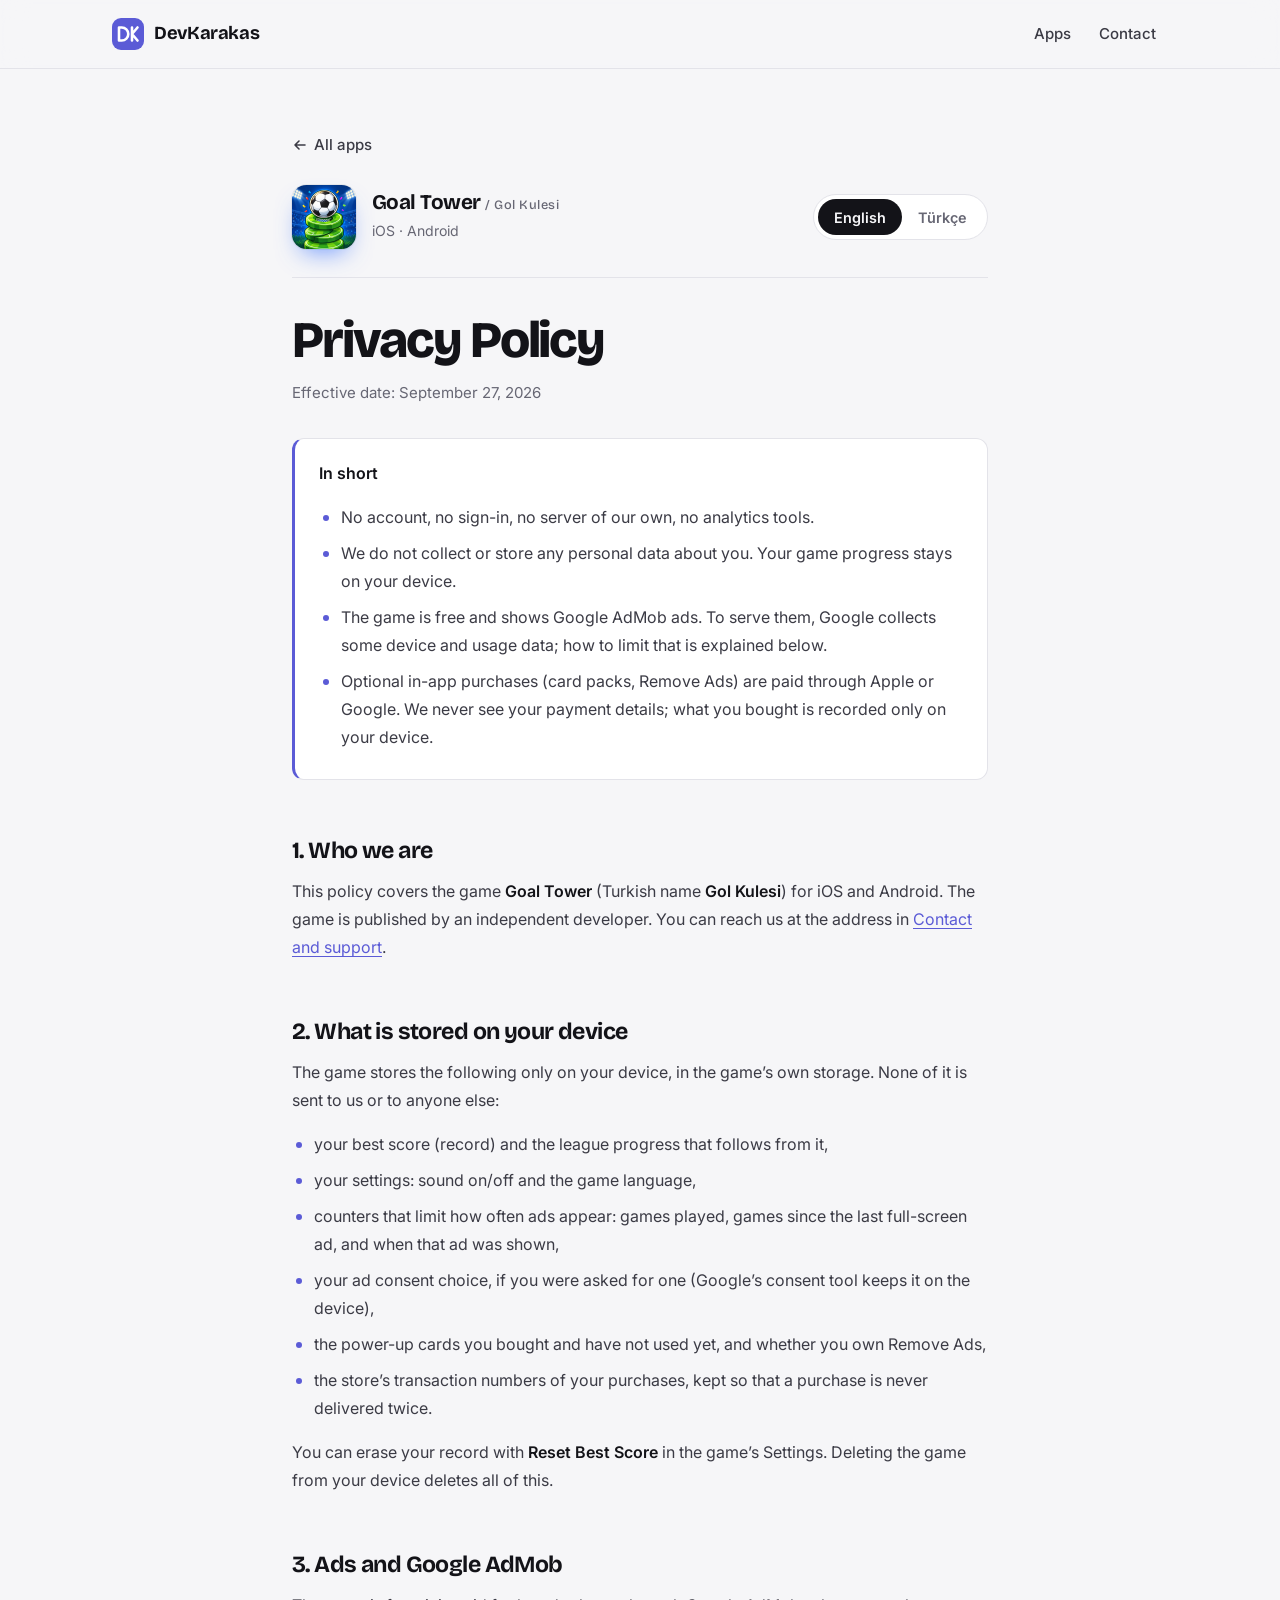
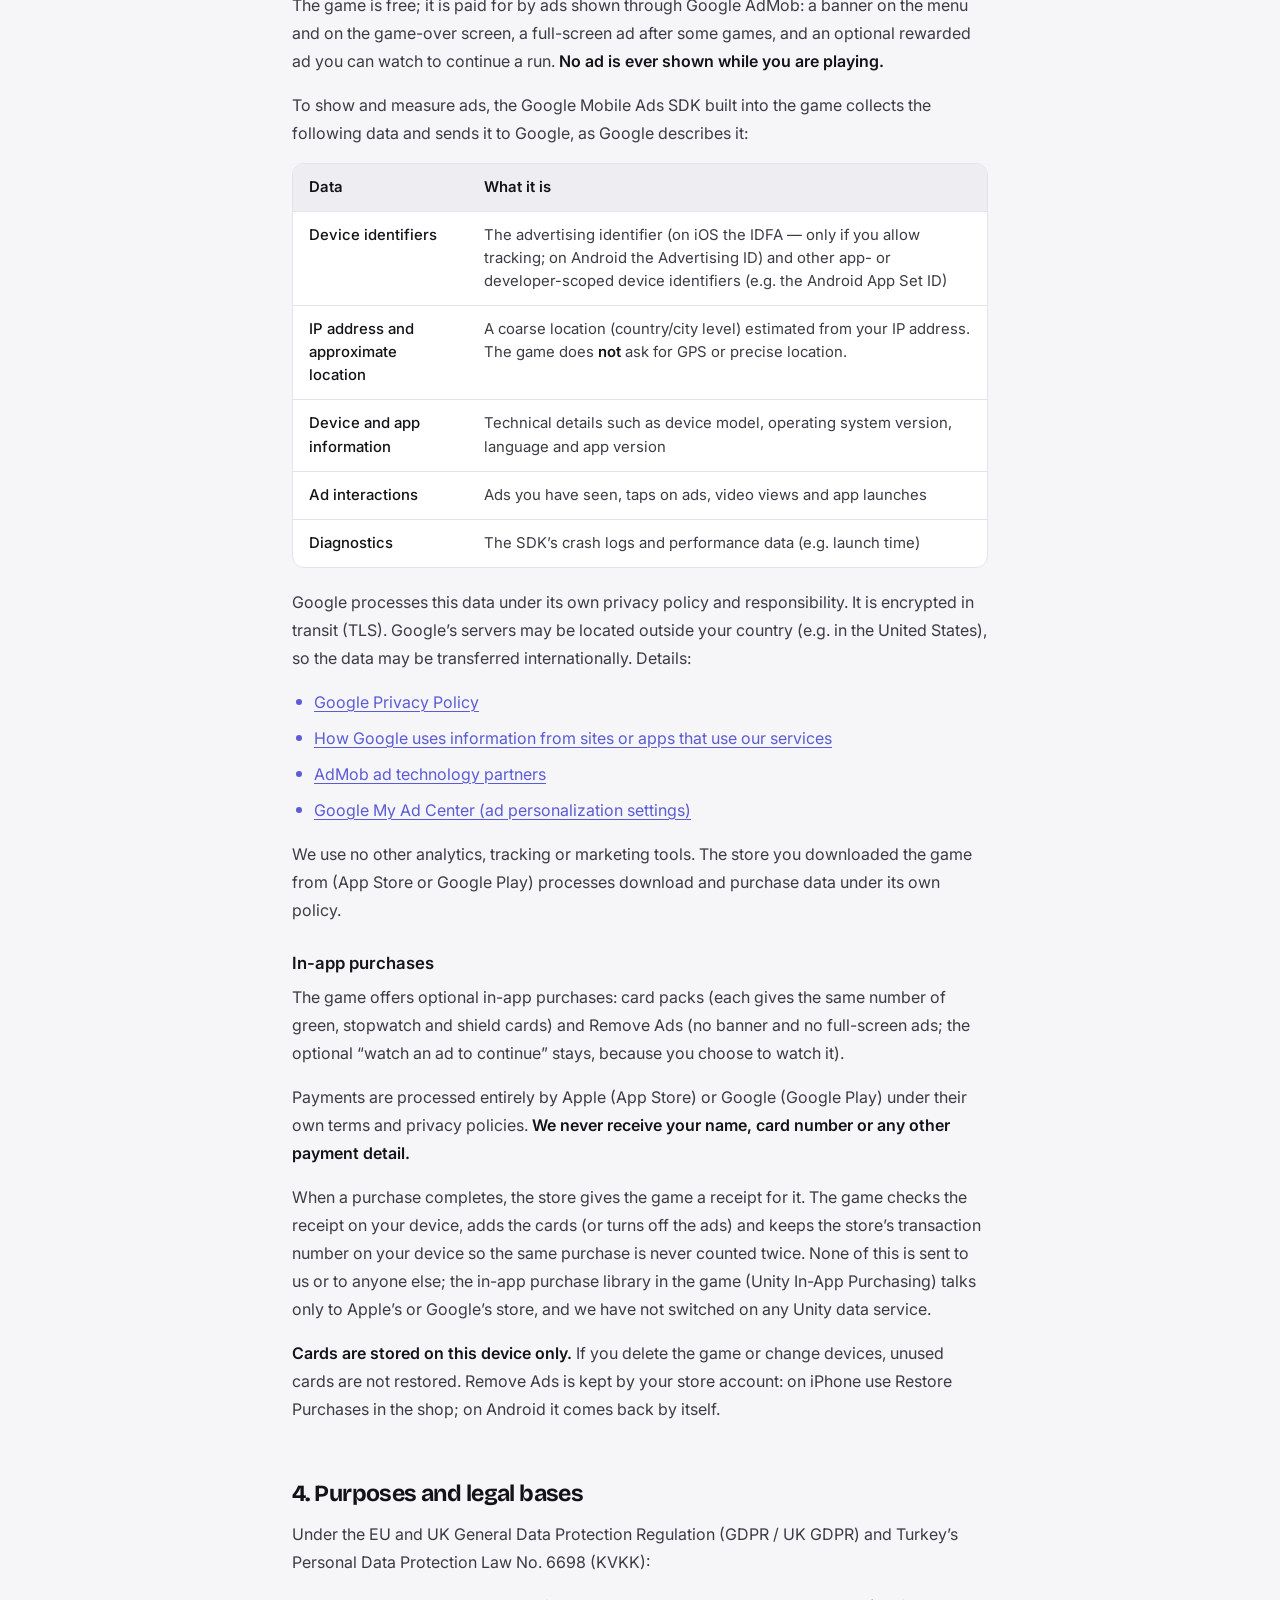
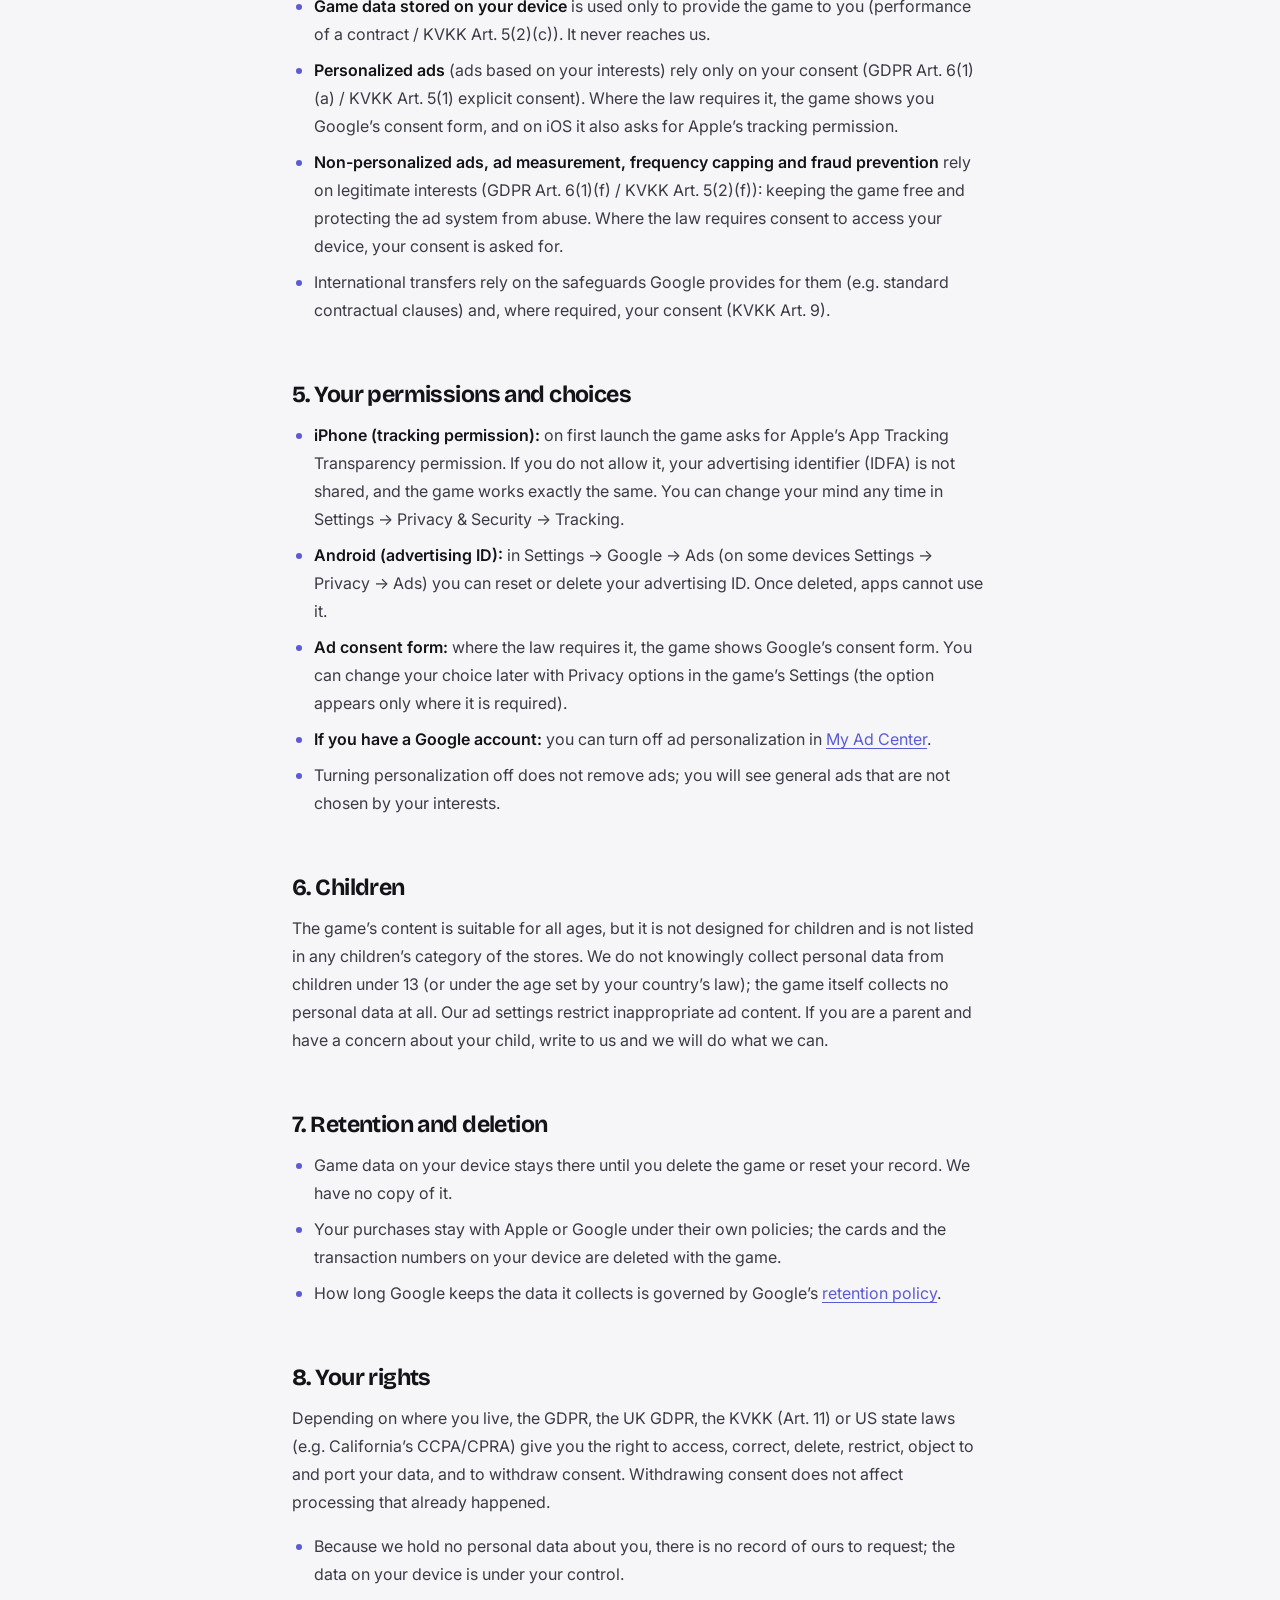
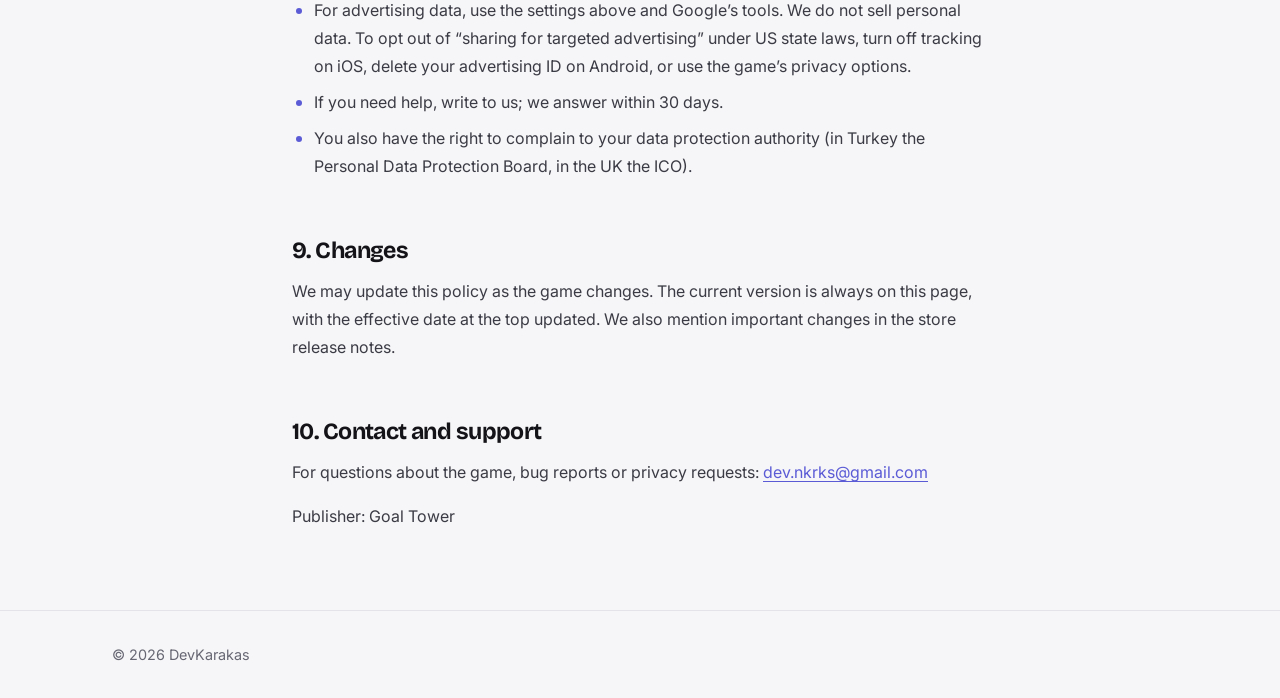
==== apps/goal-tower/privacy.html @ fe4c8b12 "feat: add developer site with app listings, privacy policies and account deletion page Co-Authored-B" ====
<!doctype html>
<html lang="en">
<head>
  <meta charset="utf-8">
  <meta name="viewport" content="width=device-width, initial-scale=1">
  <title>Privacy Policy — Goal Tower</title>
  <meta name="description" content="Privacy Policy for Goal Tower (Gol Kulesi) by DevKarakas: no account, no own server, no analytics. Ads by Google AdMob. Available in English and Turkish.">
  <meta name="theme-color" content="#f6f6f8" media="(prefers-color-scheme: light)">
  <meta name="theme-color" content="#0b0b0f" media="(prefers-color-scheme: dark)">
  <link rel="canonical" href="https://devkarakas.github.io/apps/goal-tower/privacy.html">
  <link rel="icon" href="../../assets/favicon.svg" type="image/svg+xml">
  <link rel="preconnect" href="https://fonts.googleapis.com">
  <link rel="preconnect" href="https://fonts.gstatic.com" crossorigin>
  <link rel="stylesheet" href="https://fonts.googleapis.com/css2?family=Bricolage+Grotesque:opsz,wght@12..96,600..800&family=Inter:wght@400;500;600&display=swap">
  <link rel="stylesheet" href="../../assets/styles.css">
  <script src="../../assets/policy.js" defer></script>
</head>
<body>
  <a class="skip-link" href="#policy">Skip to policy</a>

  <header class="site-header">
    <div class="container site-header__inner">
      <a class="brand" href="../../" aria-label="DevKarakas home">
        <img class="brand__mark" src="../../assets/favicon.svg" alt="" width="32" height="32">
        DevKarakas
      </a>
      <nav class="site-nav" aria-label="Main">
        <a href="../../#apps">Apps</a>
        <a href="../../#contact">Contact</a>
      </nav>
    </div>
  </header>

  <main class="policy" id="policy">
    <div class="container policy__inner">
      <a class="text-link back-link" href="../../#apps">
        <svg viewBox="0 0 16 16" fill="none" stroke="currentColor" stroke-width="1.6" stroke-linecap="round" stroke-linejoin="round" aria-hidden="true"><path d="M3 8h10M9 4l4 4-4 4"/></svg>
        All apps
      </a>

      <div class="policy-head" style="--tint: #2f6bff">
        <div class="policy-head__app">
          <img class="app-icon" src="../../assets/icons/goal-tower.jpg" alt="" width="64" height="64">
          <div>
            <p class="policy-head__name">Goal Tower <span class="lang-tag">/ Gol Kulesi</span></p>
            <p class="policy-head__stores">iOS · Android</p>
          </div>
        </div>
        <div class="lang-switch" role="group" aria-label="Language">
          <button type="button" data-lang="en" aria-pressed="true" lang="en">English</button>
          <button type="button" data-lang="tr" aria-pressed="false" lang="tr">Türkçe</button>
        </div>
      </div>

      <!-- ============================== ENGLISH ============================== -->
      <article class="prose" data-lang="en" lang="en">
        <h1>Privacy Policy</h1>
        <p class="policy-date">Effective date: September 27, 2026</p>

        <div class="callout">
          <p class="callout__title">In short</p>
          <ul>
            <li>No account, no sign-in, no server of our own, no analytics tools.</li>
            <li>We do not collect or store any personal data about you. Your game progress stays on your device.</li>
            <li>The game is free and shows Google AdMob ads. To serve them, Google collects some device and usage data; how to limit that is explained below.</li>
            <li>Optional in-app purchases (card packs, Remove Ads) are paid through Apple or Google. We never see your payment details; what you bought is recorded only on your device.</li>
          </ul>
        </div>

        <h2 id="en-who">1. Who we are</h2>
        <p>This policy covers the game <strong>Goal Tower</strong> (Turkish name <strong>Gol Kulesi</strong>) for iOS and Android. The game is published by an independent developer. You can reach us at the address in <a href="#en-contact">Contact and support</a>.</p>

        <h2 id="en-device">2. What is stored on your device</h2>
        <p>The game stores the following only on your device, in the game’s own storage. None of it is sent to us or to anyone else:</p>
        <ul>
          <li>your best score (record) and the league progress that follows from it,</li>
          <li>your settings: sound on/off and the game language,</li>
          <li>counters that limit how often ads appear: games played, games since the last full-screen ad, and when that ad was shown,</li>
          <li>your ad consent choice, if you were asked for one (Google’s consent tool keeps it on the device),</li>
          <li>the power-up cards you bought and have not used yet, and whether you own Remove Ads,</li>
          <li>the store’s transaction numbers of your purchases, kept so that a purchase is never delivered twice.</li>
        </ul>
        <p>You can erase your record with <strong>Reset Best Score</strong> in the game’s Settings. Deleting the game from your device deletes all of this.</p>

        <h2 id="en-ads">3. Ads and Google AdMob</h2>
        <p>The game is free; it is paid for by ads shown through Google AdMob: a banner on the menu and on the game-over screen, a full-screen ad after some games, and an optional rewarded ad you can watch to continue a run. <strong>No ad is ever shown while you are playing.</strong></p>
        <p>To show and measure ads, the Google Mobile Ads SDK built into the game collects the following data and sends it to Google, as Google describes it:</p>
        <div class="table-wrap">
          <table>
            <thead>
              <tr><th scope="col">Data</th><th scope="col">What it is</th></tr>
            </thead>
            <tbody>
              <tr><td>Device identifiers</td><td>The advertising identifier (on iOS the IDFA — only if you allow tracking; on Android the Advertising ID) and other app- or developer-scoped device identifiers (e.g. the Android App Set ID)</td></tr>
              <tr><td>IP address and approximate location</td><td>A coarse location (country/city level) estimated from your IP address. The game does <strong>not</strong> ask for GPS or precise location.</td></tr>
              <tr><td>Device and app information</td><td>Technical details such as device model, operating system version, language and app version</td></tr>
              <tr><td>Ad interactions</td><td>Ads you have seen, taps on ads, video views and app launches</td></tr>
              <tr><td>Diagnostics</td><td>The SDK’s crash logs and performance data (e.g. launch time)</td></tr>
            </tbody>
          </table>
        </div>
        <p>Google processes this data under its own privacy policy and responsibility. It is encrypted in transit (TLS). Google’s servers may be located outside your country (e.g. in the United States), so the data may be transferred internationally. Details:</p>
        <ul>
          <li><a href="https://policies.google.com/privacy" target="_blank" rel="noopener">Google Privacy Policy</a></li>
          <li><a href="https://policies.google.com/technologies/partner-sites" target="_blank" rel="noopener">How Google uses information from sites or apps that use our services</a></li>
          <li><a href="https://support.google.com/admob/answer/9012903" target="_blank" rel="noopener">AdMob ad technology partners</a></li>
          <li><a href="https://myadcenter.google.com/" target="_blank" rel="noopener">Google My Ad Center (ad personalization settings)</a></li>
        </ul>
        <p>We use no other analytics, tracking or marketing tools. The store you downloaded the game from (App Store or Google Play) processes download and purchase data under its own policy.</p>

        <h3>In-app purchases</h3>
        <p>The game offers optional in-app purchases: card packs (each gives the same number of green, stopwatch and shield cards) and Remove Ads (no banner and no full-screen ads; the optional “watch an ad to continue” stays, because you choose to watch it).</p>
        <p>Payments are processed entirely by Apple (App Store) or Google (Google Play) under their own terms and privacy policies. <strong>We never receive your name, card number or any other payment detail.</strong></p>
        <p>When a purchase completes, the store gives the game a receipt for it. The game checks the receipt on your device, adds the cards (or turns off the ads) and keeps the store’s transaction number on your device so the same purchase is never counted twice. None of this is sent to us or to anyone else; the in-app purchase library in the game (Unity In-App Purchasing) talks only to Apple’s or Google’s store, and we have not switched on any Unity data service.</p>
        <p><strong>Cards are stored on this device only.</strong> If you delete the game or change devices, unused cards are not restored. Remove Ads is kept by your store account: on iPhone use Restore Purchases in the shop; on Android it comes back by itself.</p>

        <h2 id="en-bases">4. Purposes and legal bases</h2>
        <p>Under the EU and UK General Data Protection Regulation (GDPR / UK GDPR) and Turkey’s Personal Data Protection Law No. 6698 (KVKK):</p>
        <ul>
          <li><strong>Game data stored on your device</strong> is used only to provide the game to you (performance of a contract / KVKK Art. 5(2)(c)). It never reaches us.</li>
          <li><strong>Personalized ads</strong> (ads based on your interests) rely only on your consent (GDPR Art. 6(1)(a) / KVKK Art. 5(1) explicit consent). Where the law requires it, the game shows you Google’s consent form, and on iOS it also asks for Apple’s tracking permission.</li>
          <li><strong>Non-personalized ads, ad measurement, frequency capping and fraud prevention</strong> rely on legitimate interests (GDPR Art. 6(1)(f) / KVKK Art. 5(2)(f)): keeping the game free and protecting the ad system from abuse. Where the law requires consent to access your device, your consent is asked for.</li>
          <li>International transfers rely on the safeguards Google provides for them (e.g. standard contractual clauses) and, where required, your consent (KVKK Art. 9).</li>
        </ul>

        <h2 id="en-choices">5. Your permissions and choices</h2>
        <ul>
          <li><strong>iPhone (tracking permission):</strong> on first launch the game asks for Apple’s App Tracking Transparency permission. If you do not allow it, your advertising identifier (IDFA) is not shared, and the game works exactly the same. You can change your mind any time in Settings → Privacy &amp; Security → Tracking.</li>
          <li><strong>Android (advertising ID):</strong> in Settings → Google → Ads (on some devices Settings → Privacy → Ads) you can reset or delete your advertising ID. Once deleted, apps cannot use it.</li>
          <li><strong>Ad consent form:</strong> where the law requires it, the game shows Google’s consent form. You can change your choice later with Privacy options in the game’s Settings (the option appears only where it is required).</li>
          <li><strong>If you have a Google account:</strong> you can turn off ad personalization in <a href="https://myadcenter.google.com/" target="_blank" rel="noopener">My Ad Center</a>.</li>
          <li>Turning personalization off does not remove ads; you will see general ads that are not chosen by your interests.</li>
        </ul>

        <h2 id="en-children">6. Children</h2>
        <p>The game’s content is suitable for all ages, but it is not designed for children and is not listed in any children’s category of the stores. We do not knowingly collect personal data from children under 13 (or under the age set by your country’s law); the game itself collects no personal data at all. Our ad settings restrict inappropriate ad content. If you are a parent and have a concern about your child, write to us and we will do what we can.</p>

        <h2 id="en-retention">7. Retention and deletion</h2>
        <ul>
          <li>Game data on your device stays there until you delete the game or reset your record. We have no copy of it.</li>
          <li>Your purchases stay with Apple or Google under their own policies; the cards and the transaction numbers on your device are deleted with the game.</li>
          <li>How long Google keeps the data it collects is governed by Google’s <a href="https://policies.google.com/technologies/retention" target="_blank" rel="noopener">retention policy</a>.</li>
        </ul>

        <h2 id="en-rights">8. Your rights</h2>
        <p>Depending on where you live, the GDPR, the UK GDPR, the KVKK (Art. 11) or US state laws (e.g. California’s CCPA/CPRA) give you the right to access, correct, delete, restrict, object to and port your data, and to withdraw consent. Withdrawing consent does not affect processing that already happened.</p>
        <ul>
          <li>Because we hold no personal data about you, there is no record of ours to request; the data on your device is under your control.</li>
          <li>For advertising data, use the settings above and Google’s tools. We do not sell personal data. To opt out of “sharing for targeted advertising” under US state laws, turn off tracking on iOS, delete your advertising ID on Android, or use the game’s privacy options.</li>
          <li>If you need help, write to us; we answer within 30 days.</li>
          <li>You also have the right to complain to your data protection authority (in Turkey the Personal Data Protection Board, in the UK the ICO).</li>
        </ul>

        <h2 id="en-changes">9. Changes</h2>
        <p>We may update this policy as the game changes. The current version is always on this page, with the effective date at the top updated. We also mention important changes in the store release notes.</p>

        <h2 id="en-contact">10. Contact and support</h2>
        <p>For questions about the game, bug reports or privacy requests: <a href="mailto:dev.nkrks@gmail.com">dev.nkrks@gmail.com</a></p>
        <p>Publisher: Goal Tower</p>
      </article>

      <!-- ============================== TÜRKÇE ============================== -->
      <article class="prose" data-lang="tr" lang="tr" hidden>
        <h1>Gizlilik Politikası</h1>
        <p class="policy-date">Yürürlük tarihi: 27 Eylül 2026</p>

        <div class="callout">
          <p class="callout__title">Kısaca</p>
          <ul>
            <li>Hesap yok, giriş yok, kendi sunucumuz yok, analiz aracı yok.</li>
            <li>Biz senden hiçbir kişisel veri toplamıyor ve saklamıyoruz. Oyun ilerlemen yalnızca cihazında durur.</li>
            <li>Oyun ücretsizdir ve Google AdMob reklamları gösterir. Reklamları gösterebilmek için Google bazı cihaz ve kullanım verilerini toplar; bunu nasıl sınırlayabileceğin aşağıda anlatılıyor.</li>
            <li>İsteğe bağlı uygulama içi satın almalar (kart paketleri, Reklamları Kaldır) Apple veya Google üzerinden ödenir. Ödeme bilgilerini asla görmeyiz; ne satın aldığın yalnızca cihazında kayıtlıdır.</li>
          </ul>
        </div>

        <h2 id="tr-who">1. Biz kimiz</h2>
        <p>Bu politika, iOS ve Android için yayımlanan <strong>Goal Tower</strong> (Türkçe adıyla <strong>Gol Kulesi</strong>) oyununu kapsar. Oyun, bağımsız bir geliştirici tarafından yayımlanır. Bize <a href="#tr-contact">İletişim ve destek</a> bölümündeki adresten ulaşabilirsin.</p>

        <h2 id="tr-device">2. Cihazında saklanan bilgiler</h2>
        <p>Oyun aşağıdaki bilgileri yalnızca kendi cihazında, oyunun kendi depolama alanında saklar. Bu bilgiler bize ya da başka birine gönderilmez:</p>
        <ul>
          <li>en yüksek skorun (rekor) ve buna bağlı lig ilerlemen,</li>
          <li>ayarların: ses açık/kapalı ve oyun dili,</li>
          <li>reklam sıklığını sınırlamak için sayaçlar: oynanan oyun sayısı, son tam ekran reklamdan bu yana geçen oyun sayısı ve o reklamın zamanı,</li>
          <li>varsa reklam izni seçimin (bunu Google’ın izin aracı cihazında saklar),</li>
          <li>satın aldığın ve henüz kullanmadığın güç kartları ile Reklamları Kaldır’a sahip olup olmadığın,</li>
          <li>bir satın almanın iki kez teslim edilmemesi için mağazanın satın alma işlem numaraları.</li>
        </ul>
        <p>Rekorunu oyunun Ayarlar ekranındaki <strong>Rekoru Sıfırla</strong> ile silebilirsin. Oyunu cihazından sildiğinde bu bilgilerin tamamı da silinir.</p>

        <h2 id="tr-ads">3. Reklamlar ve Google AdMob</h2>
        <p>Oyun ücretsizdir; masrafları Google AdMob aracılığıyla gösterilen reklamlarla karşılanır: menüde ve oyun sonu ekranında bir banner, bazı oyunların sonunda tam ekran bir reklam ve istersen izleyip oyuna devam edebileceğin ödüllü bir reklam. <strong>Oyun oynanırken hiçbir zaman reklam gösterilmez.</strong></p>
        <p>Reklamları gösterip ölçebilmek için oyuna eklenen Google Mobile Ads SDK’sı, Google’ın açıkladığı şekilde şu verileri toplar ve Google’a gönderir:</p>
        <div class="table-wrap">
          <table>
            <thead>
              <tr><th scope="col">Veri</th><th scope="col">Açıklama</th></tr>
            </thead>
            <tbody>
              <tr><td>Cihaz tanımlayıcıları</td><td>Reklam kimliği (iOS’ta IDFA — yalnızca izlemeye izin verirsen; Android’de Reklam Kimliği) ve uygulamaya/geliştiriciye özgü diğer cihaz tanımlayıcıları (ör. Android App Set ID)</td></tr>
              <tr><td>IP adresi ve yaklaşık konum</td><td>IP adresinden tahmin edilen kaba konum (ülke/şehir düzeyi). Oyun GPS veya hassas konum <strong>istemez</strong>.</td></tr>
              <tr><td>Cihaz ve uygulama bilgileri</td><td>Cihaz modeli, işletim sistemi sürümü, dil, uygulama sürümü gibi teknik bilgiler</td></tr>
              <tr><td>Reklam etkileşimleri</td><td>Gördüğün reklamlar, reklamlara dokunmalar, video izlemeleri, uygulamanın açılması gibi etkileşimler</td></tr>
              <tr><td>Tanılama verileri</td><td>SDK’nın çökme kayıtları ve performans verileri (ör. açılış süresi)</td></tr>
            </tbody>
          </table>
        </div>
        <p>Google bu verileri kendi gizlilik politikası kapsamında, kendi sorumluluğunda işler. Veriler aktarım sırasında şifrelenir (TLS). Google’ın sunucuları Türkiye dışında (ör. ABD) bulunabilir; bu nedenle veriler yurt dışına aktarılabilir. Ayrıntılar:</p>
        <ul>
          <li><a href="https://policies.google.com/privacy" target="_blank" rel="noopener">Google Gizlilik Politikası</a></li>
          <li><a href="https://policies.google.com/technologies/partner-sites" target="_blank" rel="noopener">Google’ın, hizmetlerini kullanan site ve uygulamalardan gelen bilgileri nasıl kullandığı</a></li>
          <li><a href="https://support.google.com/admob/answer/9012903" target="_blank" rel="noopener">AdMob reklam teknolojisi iş ortakları listesi</a></li>
          <li><a href="https://myadcenter.google.com/" target="_blank" rel="noopener">Google Reklam Merkezim (reklam kişiselleştirme ayarları)</a></li>
        </ul>
        <p>Bunların dışında hiçbir analiz, takip veya pazarlama aracı kullanmıyoruz. Oyunu indirdiğin mağaza (App Store veya Google Play) da kendi politikası kapsamında indirme ve satın alma verilerini işler.</p>

        <h3>Uygulama içi satın almalar</h3>
        <p>Oyunda isteğe bağlı uygulama içi satın almalar var: kart paketleri (her biri yeşil kart, kronometre ve kalkandan eşit sayıda verir) ve Reklamları Kaldır (banner ve tam ekran reklam yok; isteğe bağlı “reklam izle, devam et” teklifi kalır, çünkü onu izlemeyi sen seçersin).</p>
        <p>Ödemeler tamamen Apple (App Store) veya Google (Google Play) tarafından, onların kendi koşulları ve gizlilik politikaları kapsamında işlenir. <strong>Adını, kart numaranı veya başka hiçbir ödeme bilgini asla almayız.</strong></p>
        <p>Satın alma tamamlandığında mağaza oyuna bir makbuz verir. Oyun bu makbuzu cihazında kontrol eder, kartları ekler (veya reklamları kapatır) ve aynı satın almanın iki kez sayılmaması için mağazanın işlem numarasını cihazında saklar. Bunların hiçbiri bize veya başka birine gönderilmez; oyundaki satın alma kütüphanesi (Unity In-App Purchasing) yalnızca Apple’ın veya Google’ın mağazasıyla konuşur ve Unity’nin hiçbir veri hizmetini açmadık.</p>
        <p><strong>Kartlar yalnızca bu cihazda saklanır.</strong> Oyunu silersen veya cihaz değiştirirsen kullanılmamış kartlar geri gelmez. Reklamları Kaldır ise mağaza hesabınla saklanır: iPhone’da mağazadaki Satın Alımları Geri Yükle ile, Android’de kendiliğinden geri gelir.</p>

        <h2 id="tr-bases">4. Amaçlar ve hukuki dayanaklar</h2>
        <p>Avrupa Birliği ve Birleşik Krallık Genel Veri Koruma Tüzüğü (GDPR / UK GDPR) ile 6698 sayılı Kişisel Verilerin Korunması Kanunu (KVKK) bakımından:</p>
        <ul>
          <li><strong>Cihazda saklanan oyun verileri</strong> yalnızca oyunu sana sunmak için kullanılır (sözleşmenin ifası / KVKK m.5/2-c). Bu veriler bize ulaşmaz.</li>
          <li><strong>Kişiselleştirilmiş reklamlar</strong> (ilgi alanlarına göre reklam) yalnızca rızana dayanır (GDPR m.6/1-a / KVKK m.5/1 açık rıza). Yasanın gerektirdiği yerlerde oyun sana Google’ın izin formunu gösterir; iOS’ta ayrıca Apple’ın izleme iznini sorar.</li>
          <li><strong>Kişiselleştirilmemiş reklamlar, reklam ölçümü, sıklık sınırlama ve dolandırıcılığın önlenmesi</strong> meşru menfaate dayanır (GDPR m.6/1-f / KVKK m.5/2-f): oyunu ücretsiz sunabilmek ve reklam sisteminin kötüye kullanılmasını önlemek. Cihaza erişim için yasa rıza gerektiriyorsa rızan istenir.</li>
          <li>Verilerin yurt dışına aktarımı, Google’ın bu aktarımlar için sağladığı güvencelere (ör. standart sözleşme hükümleri) ve gereken yerlerde rızana dayanır (KVKK m.9).</li>
        </ul>

        <h2 id="tr-choices">5. İzinlerin ve seçimlerin</h2>
        <ul>
          <li><strong>iPhone (izleme izni):</strong> Oyun ilk açılışta Apple’ın “Uygulama İzleme Şeffaflığı” iznini sorar. İzin vermezsen reklam kimliğin (IDFA) paylaşılmaz; oyun aynı şekilde çalışır. Kararını istediğin zaman Ayarlar → Gizlilik ve Güvenlik → İzleme bölümünden değiştirebilirsin.</li>
          <li><strong>Android (reklam kimliği):</strong> Ayarlar → Google → Reklamlar (bazı cihazlarda Ayarlar → Gizlilik → Reklamlar) bölümünden reklam kimliğini sıfırlayabilir veya silebilirsin. Silindiğinde uygulamalar reklam kimliğini kullanamaz.</li>
          <li><strong>Reklam izin formu:</strong> Yasanın gerektirdiği bölgelerde oyun, Google’ın izin formunu gösterir. Seçimini daha sonra oyunun Ayarlar ekranındaki Gizlilik seçenekleri ile değiştirebilirsin (bu seçenek yalnızca gerekli olduğu bölgelerde görünür).</li>
          <li><strong>Google hesabın varsa:</strong> reklam kişiselleştirmeyi <a href="https://myadcenter.google.com/" target="_blank" rel="noopener">Reklam Merkezim</a> üzerinden kapatabilirsin.</li>
          <li>Kişiselleştirmeyi kapatman reklamları kaldırmaz; yalnızca ilgi alanına göre seçilmemiş (genel) reklamlar görürsün.</li>
        </ul>

        <h2 id="tr-children">6. Çocuklar</h2>
        <p>Oyun her yaşa uygun içeriktedir ancak çocuklara yönelik olarak tasarlanmamıştır ve mağazalarda çocuk kategorilerinde yer almaz. 13 yaşın altındaki çocuklardan (veya ülkenin öngördüğü yaşın altındakilerden) bilerek kişisel veri toplamıyoruz; oyunun kendisi zaten kişisel veri toplamaz. Reklam ayarlarımızda uygunsuz reklam içerikleri sınırlandırılmıştır. Bir ebeveyn olarak çocuğunla ilgili bir endişen varsa bize yaz; elimizden geleni yaparız.</p>

        <h2 id="tr-retention">7. Saklama süresi ve silme</h2>
        <ul>
          <li>Cihazındaki oyun verileri, oyunu silene veya rekorunu sıfırlayana kadar cihazında kalır. Bizde bu verilerin bir kopyası yoktur.</li>
          <li>Satın almaların Apple veya Google’da onların kendi politikalarına göre kalır; cihazındaki kartlar ve işlem numaraları oyunla birlikte silinir.</li>
          <li>Google’ın topladığı verilerin saklama süreleri Google’ın <a href="https://policies.google.com/technologies/retention" target="_blank" rel="noopener">veri saklama politikasına</a> tabidir.</li>
        </ul>

        <h2 id="tr-rights">8. Hakların</h2>
        <p>Bulunduğun yere göre GDPR, UK GDPR, KVKK (m.11) veya ABD eyalet yasaları (ör. Kaliforniya CCPA/CPRA) kapsamında verilerine erişme, düzeltme, silme, işlemeyi kısıtlama, itiraz etme, taşıma ve rızanı geri çekme hakların vardır. Rızanı geri çekmek geçmişteki işlemeyi etkilemez.</p>
        <ul>
          <li>Biz senin hakkında kişisel veri tutmadığımız için talep edebileceğimiz bir kayıt bulunmaz; cihazındaki veriler senin kontrolündedir.</li>
          <li>Reklam verileri için yukarıdaki ayarları ve Google’ın araçlarını kullanabilirsin. Kişisel verilerini satmıyoruz. ABD eyalet yasalarındaki “hedefli reklam için paylaşım”ı durdurmak için iOS’ta izlemeyi kapatman, Android’de reklam kimliğini silmen veya oyundaki gizlilik seçeneklerini kullanman yeterlidir.</li>
          <li>Yardıma ihtiyacın olursa bize yaz; 30 gün içinde yanıt veririz.</li>
          <li>Ayrıca bulunduğun ülkenin veri koruma otoritesine (Türkiye’de Kişisel Verileri Koruma Kurulu, Birleşik Krallık’ta ICO) şikâyette bulunma hakkın vardır.</li>
        </ul>

        <h2 id="tr-changes">9. Değişiklikler</h2>
        <p>Bu politikayı oyun değiştikçe güncelleyebiliriz. Güncel sürüm her zaman bu sayfadadır ve en üstteki yürürlük tarihi değişir. Önemli değişiklikleri mağaza sürüm notlarında da belirtiriz.</p>

        <h2 id="tr-contact">10. İletişim ve destek</h2>
        <p>Oyunla ilgili soruların, hata bildirimlerin veya gizlilik talebin için: <a href="mailto:dev.nkrks@gmail.com">dev.nkrks@gmail.com</a></p>
        <p>Yayımcı: Goal Tower</p>
      </article>
    </div>
  </main>

  <footer class="site-footer">
    <div class="container site-footer__inner">
      <p>© 2026 DevKarakas</p>
    </div>
  </footer>
</body>
</html>
---- assets/styles.css ----
/* ==========================================================================
   DevKarakas — shared styles
   ========================================================================== */

:root {
  --bg: #f6f6f8;
  --surface: #ffffff;
  --surface-2: #eeeef2;
  --text: #131318;
  --text-soft: #3b3b45;
  --muted: #676774;
  --line: #e3e3e9;
  --line-strong: #cdcdd6;
  --accent: #5b5bd6;
  --accent-strong: #4646c0;
  --accent-ink: #ffffff;
  --accent-soft: rgba(91, 91, 214, 0.10);
  --warning: #d97706;
  --store-bg: #131318;
  --store-ink: #ffffff;
  --shadow: 0 1px 2px rgba(19, 19, 24, 0.04), 0 8px 24px -12px rgba(19, 19, 24, 0.18);
  --shadow-lg: 0 2px 4px rgba(19, 19, 24, 0.04), 0 24px 48px -20px rgba(19, 19, 24, 0.28);

  --font-display: "Bricolage Grotesque", ui-sans-serif, system-ui, sans-serif;
  --font-body: "Inter", ui-sans-serif, system-ui, -apple-system, "Segoe UI", sans-serif;

  --radius: 20px;
  --radius-sm: 12px;
  --container: 1120px;
  --gutter: clamp(16px, 4vw, 32px);

  color-scheme: light;
}

@media (prefers-color-scheme: dark) {
  :root {
    --bg: #0b0b0f;
    --surface: #141419;
    --surface-2: #1b1b22;
    --text: #eeeef3;
    --text-soft: #c9c9d3;
    --muted: #8f8f9c;
    --line: #23232c;
    --line-strong: #31313c;
    --accent: #9d9df5;
    --accent-strong: #b9b9f8;
    --accent-ink: #12123a;
    --accent-soft: rgba(157, 157, 245, 0.12);
    --warning: #f5b14c;
    --store-bg: #eeeef3;
    --store-ink: #0b0b0f;
    --shadow: 0 1px 2px rgba(0, 0, 0, 0.4), 0 8px 24px -12px rgba(0, 0, 0, 0.6);
    --shadow-lg: 0 2px 4px rgba(0, 0, 0, 0.4), 0 24px 48px -20px rgba(0, 0, 0, 0.8);

    color-scheme: dark;
  }
}

/* ---------- Base ---------- */

*,
*::before,
*::after {
  box-sizing: border-box;
}

html {
  -webkit-text-size-adjust: 100%;
  scroll-behavior: smooth;
}

body {
  margin: 0;
  min-height: 100vh;
  display: flex;
  flex-direction: column;
  background: var(--bg);
  color: var(--text);
  font-family: var(--font-body);
  font-size: 16px;
  line-height: 1.6;
  -webkit-font-smoothing: antialiased;
  text-rendering: optimizeLegibility;
}

main {
  flex: 1;
}

img,
svg {
  display: block;
  max-width: 100%;
}

a {
  color: inherit;
}

:focus-visible {
  outline: 2px solid var(--accent);
  outline-offset: 3px;
  border-radius: 6px;
}

[hidden] {
  display: none !important;
}

.container {
  width: 100%;
  max-width: var(--container);
  margin-inline: auto;
  padding-inline: var(--gutter);
}

.skip-link {
  position: absolute;
  left: 16px;
  top: -48px;
  z-index: 10;
  padding: 8px 14px;
  border-radius: 8px;
  background: var(--accent);
  color: var(--accent-ink);
  font-weight: 600;
  text-decoration: none;
}

.skip-link:focus {
  top: 12px;
}

/* ---------- Header ---------- */

.site-header {
  position: sticky;
  top: 0;
  z-index: 5;
  background: color-mix(in srgb, var(--bg) 82%, transparent);
  backdrop-filter: saturate(160%) blur(14px);
  -webkit-backdrop-filter: saturate(160%) blur(14px);
  border-bottom: 1px solid var(--line);
}

.site-header__inner {
  display: flex;
  align-items: center;
  justify-content: space-between;
  gap: 16px;
  height: 68px;
}

.brand {
  display: inline-flex;
  align-items: center;
  gap: 10px;
  font-family: var(--font-display);
  font-weight: 700;
  font-size: 1.15rem;
  letter-spacing: -0.02em;
  text-decoration: none;
}

.brand__mark {
  width: 32px;
  height: 32px;
  flex-shrink: 0;
}

.site-nav {
  display: flex;
  align-items: center;
  gap: 4px;
}

.site-nav a {
  padding: 8px 12px;
  border-radius: 999px;
  color: var(--text-soft);
  font-size: 0.94rem;
  font-weight: 500;
  text-decoration: none;
  transition: background-color 0.15s ease, color 0.15s ease;
}

.site-nav a:hover {
  background: var(--surface-2);
  color: var(--text);
}

/* ---------- Buttons ---------- */

.button {
  display: inline-flex;
  align-items: center;
  justify-content: center;
  gap: 8px;
  min-height: 48px;
  padding: 0 22px;
  border: 1px solid transparent;
  border-radius: 999px;
  font-size: 0.97rem;
  font-weight: 600;
  text-decoration: none;
  transition: transform 0.15s ease, background-color 0.15s ease, border-color 0.15s ease;
}

.button:hover {
  transform: translateY(-1px);
}

.button--primary {
  background: var(--accent);
  color: var(--accent-ink);
}

.button--primary:hover {
  background: var(--accent-strong);
}

/* ---------- Sections ---------- */

.section {
  padding-block: clamp(48px, 8vw, 88px);
  scroll-margin-top: 40px;
}

.section + .section {
  padding-top: 0;
}

.section__head {
  display: flex;
  align-items: end;
  justify-content: space-between;
  gap: 16px;
  margin-bottom: 32px;
}

.section__title {
  margin: 0;
  font-family: var(--font-display);
  font-size: clamp(1.8rem, 4vw, 2.5rem);
  font-weight: 700;
  line-height: 1.1;
  letter-spacing: -0.035em;
}

.section__meta {
  margin: 0;
  color: var(--muted);
  font-size: 0.94rem;
}

/* ---------- App cards ---------- */

.app-grid {
  display: grid;
  grid-template-columns: repeat(auto-fit, minmax(min(100%, 420px), 1fr));
  gap: 20px;
}

.app-card {
  position: relative;
  isolation: isolate;
  display: flex;
  flex-direction: column;
  gap: 24px;
  padding: clamp(22px, 4vw, 32px);
  overflow: hidden;
  border: 1px solid var(--line);
  border-radius: var(--radius);
  background: var(--surface);
  box-shadow: var(--shadow);
  transition: transform 0.25s ease, box-shadow 0.25s ease, border-color 0.25s ease;
}

.app-card::before {
  content: "";
  position: absolute;
  inset: 0;
  z-index: -1;
  background: radial-gradient(120% 70% at 0% 0%, color-mix(in srgb, var(--tint) 18%, transparent), transparent 60%);
  pointer-events: none;
}

.app-card:hover {
  transform: translateY(-3px);
  border-color: color-mix(in srgb, var(--tint) 40%, var(--line));
  box-shadow: var(--shadow-lg);
}

.app-card__head {
  display: flex;
  align-items: center;
  gap: 20px;
}

.app-icon {
  width: 96px;
  height: 96px;
  flex-shrink: 0;
  border-radius: 22.5%;
  box-shadow: 0 0 0 1px rgba(0, 0, 0, 0.06), 0 12px 24px -10px color-mix(in srgb, var(--tint) 70%, transparent);
}

.app-card__name {
  margin: 0;
  font-family: var(--font-display);
  font-size: clamp(1.4rem, 3vw, 1.7rem);
  font-weight: 700;
  line-height: 1.15;
  letter-spacing: -0.03em;
}

.app-card__genre {
  margin: 6px 0 0;
  color: var(--muted);
  font-size: 0.9rem;
  font-weight: 500;
}

.app-card__tagline {
  margin: 0;
  color: var(--text-soft);
  font-size: 1.02rem;
}

.store-links {
  display: flex;
  flex-wrap: wrap;
  gap: 10px;
  margin-top: auto;
}

.store-btn {
  display: inline-flex;
  align-items: center;
  gap: 10px;
  min-height: 52px;
  padding: 0 18px 0 14px;
  border: 1px solid var(--store-bg);
  border-radius: 14px;
  background: var(--store-bg);
  color: var(--store-ink);
  text-decoration: none;
  transition: transform 0.15s ease, opacity 0.15s ease;
}

.store-btn:hover {
  transform: translateY(-1px);
  opacity: 0.9;
}

.store-btn svg {
  width: 24px;
  height: 24px;
  flex-shrink: 0;
}

.store-btn__text {
  display: flex;
  flex-direction: column;
  line-height: 1.15;
}

.store-btn__small {
  font-size: 0.7rem;
  font-weight: 500;
  opacity: 0.8;
}

.store-btn__big {
  font-size: 1.05rem;
  font-weight: 600;
  letter-spacing: -0.01em;
}

.store-btn.is-soon {
  border: 1px dashed var(--line-strong);
  background: transparent;
  color: var(--muted);
  cursor: default;
}

.store-btn.is-soon:hover {
  transform: none;
  opacity: 1;
}

.store-btn.is-soon svg {
  filter: grayscale(1);
  opacity: 0.55;
}

.app-card__foot {
  display: flex;
  align-items: center;
  justify-content: space-between;
  gap: 12px;
  padding-top: 20px;
  border-top: 1px solid var(--line);
}

.app-card__links {
  display: flex;
  flex-wrap: wrap;
  gap: 6px 20px;
}

.text-link {
  display: inline-flex;
  align-items: center;
  gap: 6px;
  color: var(--text-soft);
  font-size: 0.94rem;
  font-weight: 500;
  text-decoration: none;
}

.text-link:hover {
  color: var(--accent);
}

.text-link svg {
  width: 16px;
  height: 16px;
  transition: transform 0.15s ease;
}

.text-link:hover svg {
  transform: translateX(2px);
}

.lang-tag {
  color: var(--muted);
  font-size: 0.8rem;
  font-weight: 500;
  letter-spacing: 0.04em;
}

/* ---------- Contact band ---------- */

.contact-band {
  display: flex;
  flex-wrap: wrap;
  align-items: center;
  justify-content: space-between;
  gap: 24px;
  padding: clamp(28px, 5vw, 48px);
  border: 1px solid var(--line);
  border-radius: var(--radius);
  background:
    radial-gradient(80% 120% at 100% 100%, var(--accent-soft), transparent 60%),
    var(--surface);
}

.contact-band__text {
  max-width: 520px;
}

.contact-band p {
  margin: 10px 0 0;
  color: var(--muted);
}

/* ---------- Footer ---------- */

.site-footer {
  margin-top: clamp(32px, 6vw, 64px);
  padding-block: 32px;
  border-top: 1px solid var(--line);
  color: var(--muted);
  font-size: 0.9rem;
}

.site-footer__inner {
  display: flex;
  flex-wrap: wrap;
  align-items: center;
  justify-content: space-between;
  gap: 16px;
}

.site-footer p {
  margin: 0;
}

/* ==========================================================================
   Privacy policy pages
   ========================================================================== */

.policy {
  padding-block: clamp(32px, 6vw, 64px) 0;
}

.policy__inner {
  max-width: 760px;
}

.back-link {
  margin-bottom: 28px;
}

.back-link svg {
  transform: rotate(180deg);
}

.back-link:hover svg {
  transform: rotate(180deg) translateX(2px);
}

.policy-head {
  display: flex;
  flex-wrap: wrap;
  align-items: center;
  justify-content: space-between;
  gap: 20px;
  padding-bottom: 28px;
  border-bottom: 1px solid var(--line);
}

.policy-head__app {
  display: flex;
  align-items: center;
  gap: 16px;
}

.policy-head .app-icon {
  width: 64px;
  height: 64px;
}

.policy-head__name {
  margin: 0;
  font-family: var(--font-display);
  font-size: 1.3rem;
  font-weight: 700;
  letter-spacing: -0.025em;
  line-height: 1.2;
}

.policy-head__stores {
  margin: 4px 0 0;
  color: var(--muted);
  font-size: 0.88rem;
}

.lang-switch {
  display: inline-flex;
  padding: 4px;
  border: 1px solid var(--line);
  border-radius: 999px;
  background: var(--surface);
}

.lang-switch button {
  min-height: 36px;
  padding: 0 16px;
  border: 0;
  border-radius: 999px;
  background: transparent;
  color: var(--muted);
  font: inherit;
  font-size: 0.9rem;
  font-weight: 600;
  cursor: pointer;
  transition: background-color 0.15s ease, color 0.15s ease;
}

.lang-switch button:hover {
  color: var(--text);
}

.lang-switch button[aria-pressed="true"] {
  background: var(--text);
  color: var(--bg);
}

/* ---------- Prose ---------- */

.prose {
  padding-top: 36px;
  color: var(--text-soft);
  font-size: 1rem;
  line-height: 1.75;
}

.prose h1 {
  margin: 0;
  color: var(--text);
  font-family: var(--font-display);
  font-size: clamp(2.2rem, 6vw, 3.2rem);
  font-weight: 800;
  line-height: 1.05;
  letter-spacing: -0.04em;
}

.prose .policy-date {
  margin: 12px 0 32px;
  color: var(--muted);
  font-size: 0.94rem;
}

.prose h2 {
  margin: 48px 0 12px;
  padding-top: 8px;
  color: var(--text);
  font-family: var(--font-display);
  font-size: 1.45rem;
  font-weight: 700;
  line-height: 1.25;
  letter-spacing: -0.025em;
  scroll-margin-top: 88px;
}

.prose h3 {
  margin: 28px 0 8px;
  color: var(--text);
  font-size: 1.05rem;
  font-weight: 600;
  line-height: 1.4;
}

.prose p {
  margin: 0 0 16px;
}

.prose ul {
  margin: 0 0 16px;
  padding-left: 0;
  list-style: none;
}

.prose li {
  position: relative;
  margin-bottom: 8px;
  padding-left: 22px;
}

.prose li::before {
  content: "";
  position: absolute;
  left: 4px;
  top: 0.72em;
  width: 6px;
  height: 6px;
  border-radius: 50%;
  background: var(--accent);
}

.prose ol {
  margin: 0 0 20px;
  padding-left: 0;
  list-style: none;
  counter-reset: step;
}

.prose ol > li {
  position: relative;
  margin-bottom: 10px;
  padding-left: 40px;
  counter-increment: step;
}

.prose ol > li::before {
  content: counter(step);
  position: absolute;
  left: 0;
  top: 0.1em;
  display: grid;
  place-items: center;
  width: 26px;
  height: 26px;
  border-radius: 50%;
  background: var(--accent-soft);
  color: var(--accent);
  font-size: 0.8rem;
  font-weight: 600;
}

.prose strong {
  color: var(--text);
  font-weight: 600;
}

.prose a {
  color: var(--accent);
  text-decoration: underline;
  text-decoration-thickness: 1px;
  text-underline-offset: 3px;
}

.prose a:hover {
  text-decoration-thickness: 2px;
}

.callout {
  margin: 0 0 24px;
  padding: 20px 24px;
  border: 1px solid var(--line);
  border-left: 3px solid var(--accent);
  border-radius: var(--radius-sm);
  background: var(--surface);
}

.callout--warning {
  border-left-color: var(--warning);
}

.callout > :last-child {
  margin-bottom: 0;
}

.callout__title {
  margin: 0 0 8px;
  color: var(--text);
  font-weight: 600;
}

.table-wrap {
  margin: 0 0 20px;
  overflow-x: auto;
  border: 1px solid var(--line);
  border-radius: var(--radius-sm);
  background: var(--surface);
}

.prose table {
  width: 100%;
  min-width: 520px;
  border-collapse: collapse;
  font-size: 0.93rem;
  line-height: 1.55;
}

.prose th,
.prose td {
  padding: 12px 16px;
  border-bottom: 1px solid var(--line);
  text-align: left;
  vertical-align: top;
}

.prose th {
  background: var(--surface-2);
  color: var(--text);
  font-weight: 600;
}

.prose tr:last-child td {
  border-bottom: 0;
}

.prose td:first-child {
  color: var(--text);
  font-weight: 500;
}

/* ---------- Motion ---------- */

@media (prefers-reduced-motion: reduce) {
  html {
    scroll-behavior: auto;
  }

  *,
  *::before,
  *::after {
    transition: none !important;
  }
}

/* ---------- Small screens ---------- */

@media (max-width: 480px) {
  .site-nav a {
    padding: 8px 10px;
  }

  .app-card__head {
    gap: 16px;
  }

  .app-icon {
    width: 76px;
    height: 76px;
  }

  .store-btn {
    flex: 1 1 100%;
    justify-content: center;
  }

  .section__head {
    flex-direction: column;
    align-items: start;
  }
}
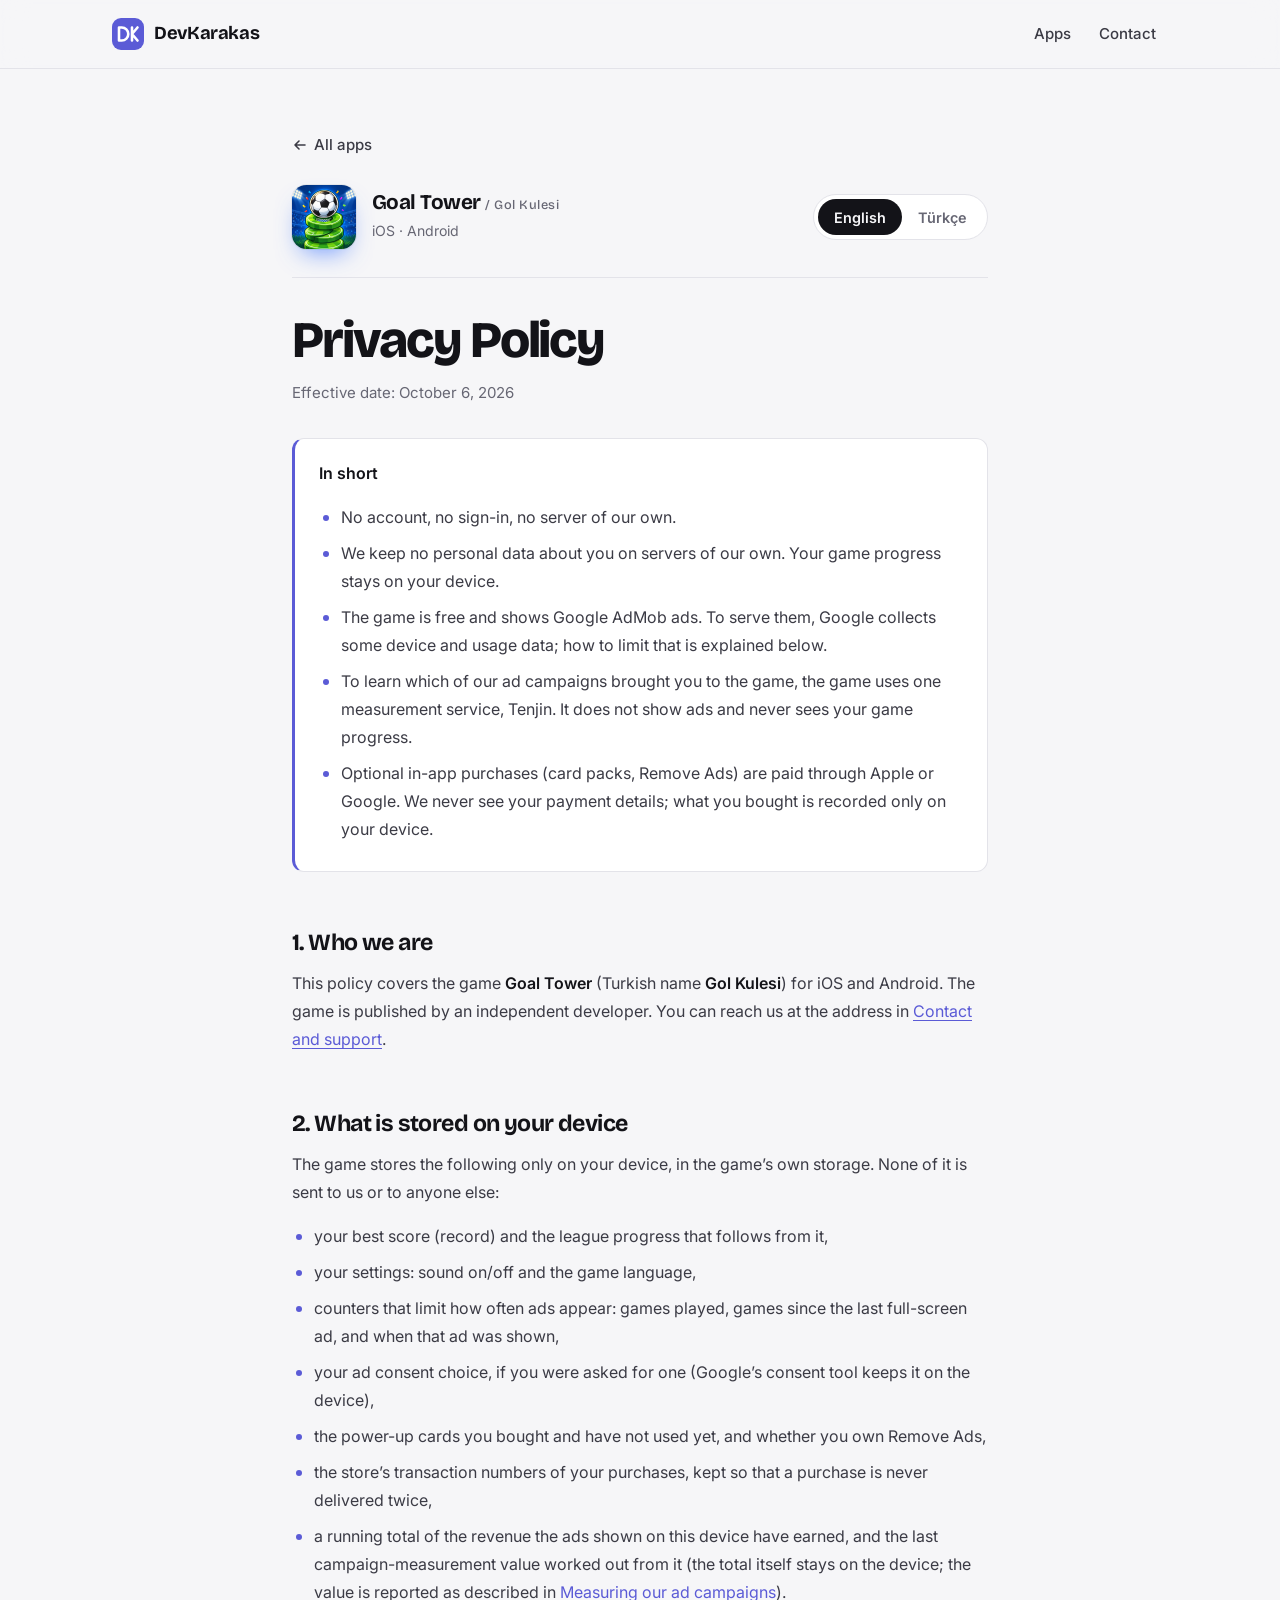
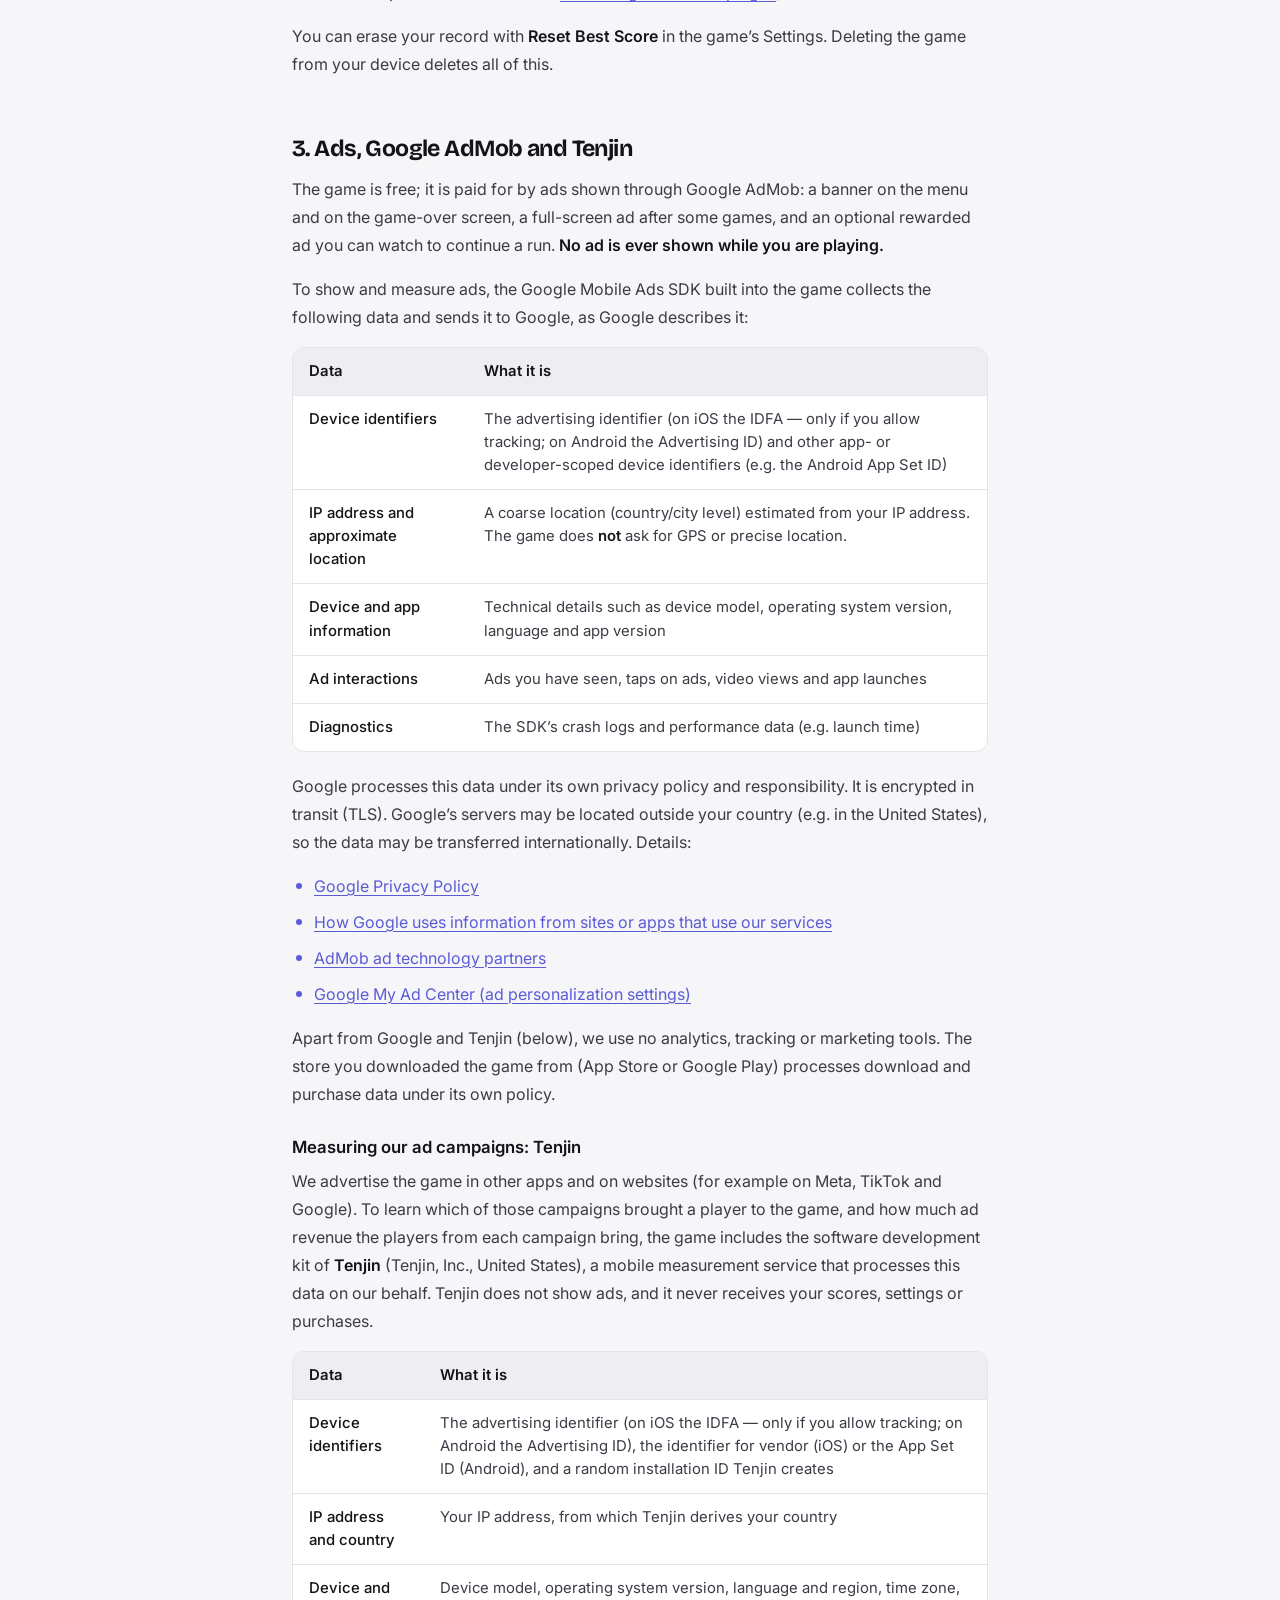
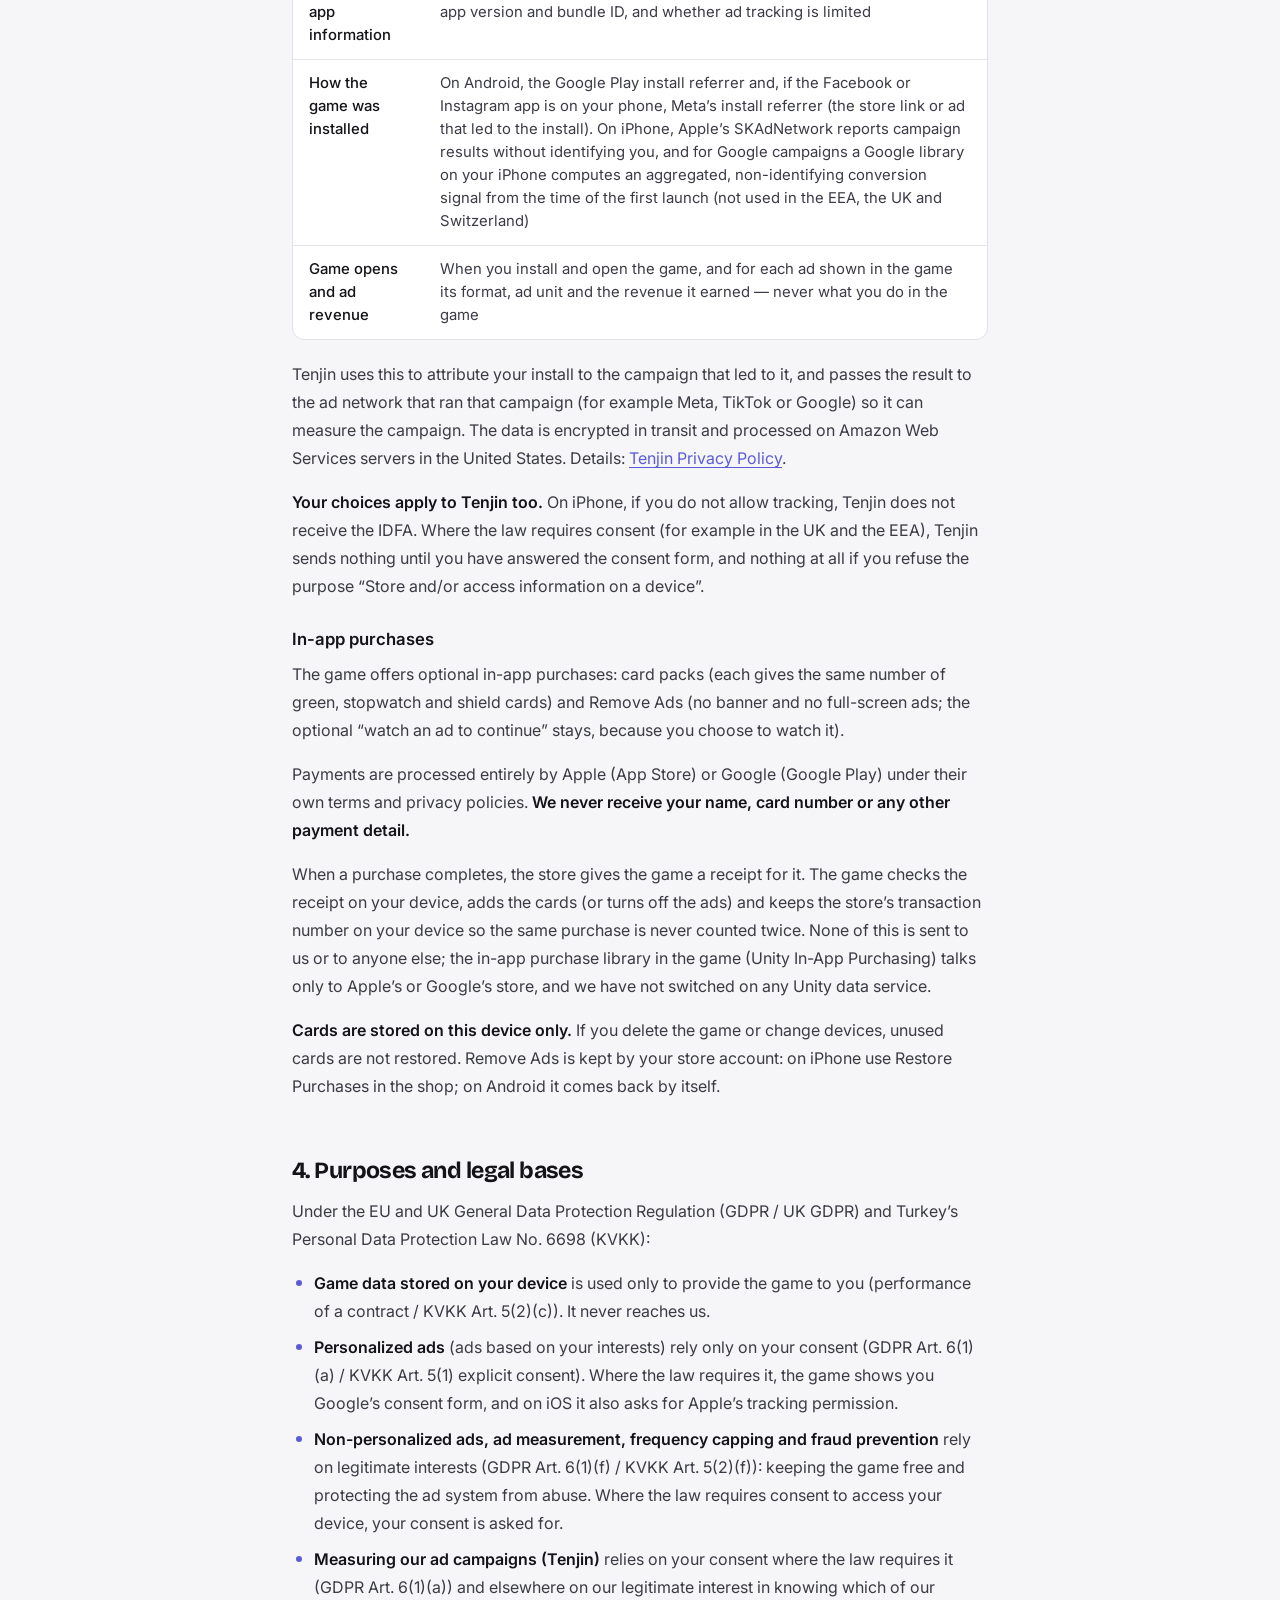
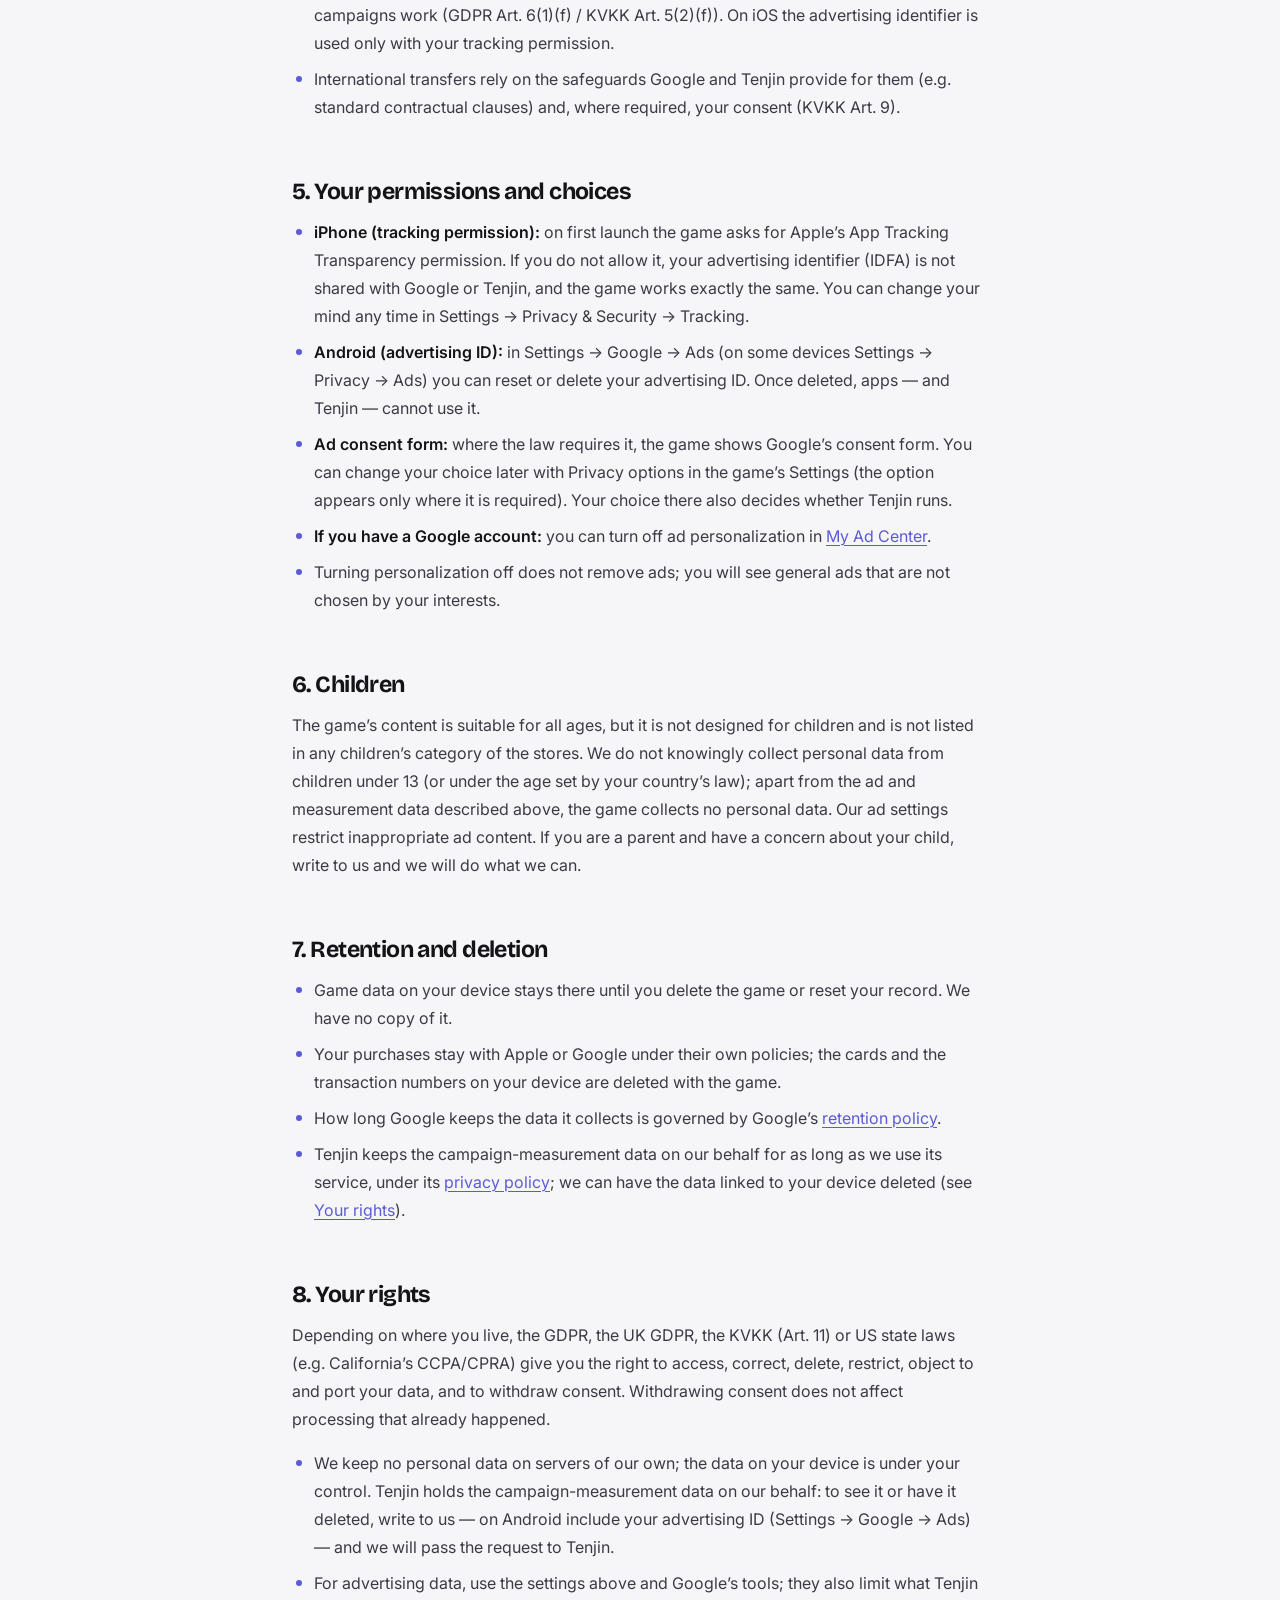
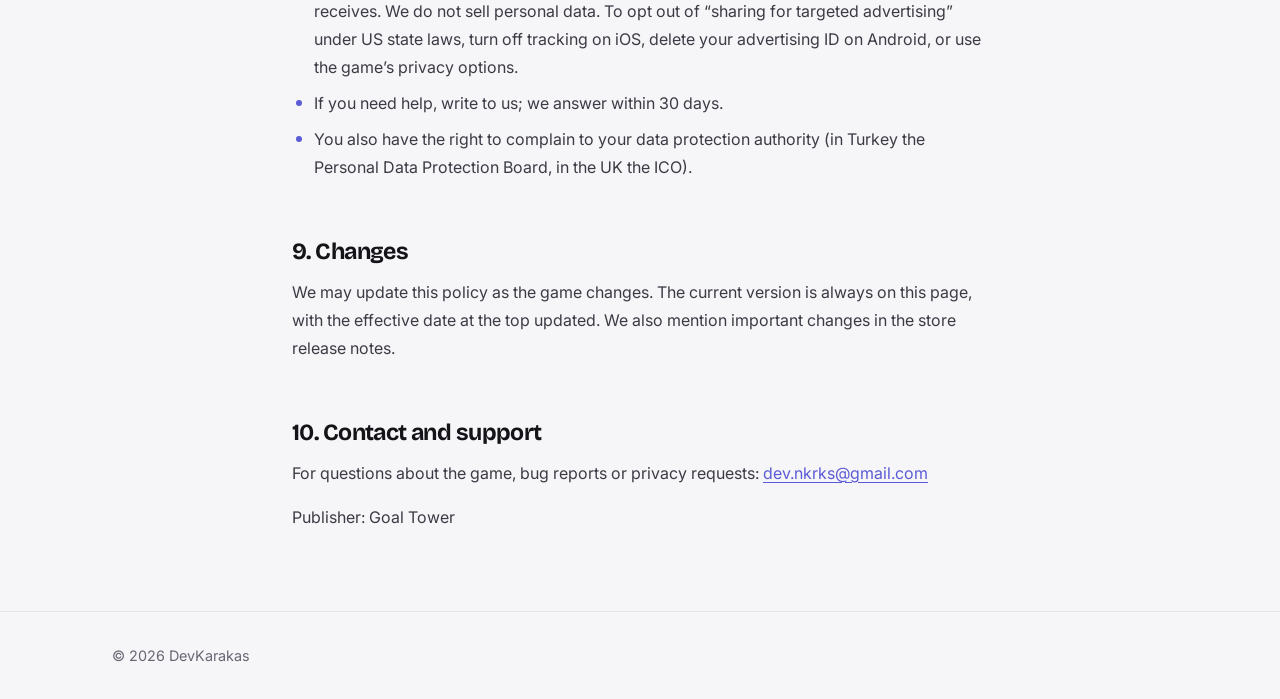
==== commit f8893fe8: "docs: update Goal Tower privacy policy to October 6, 2026 version Add Tenjin campaign measurement di" ====
--- a/apps/goal-tower/privacy.html
+++ b/apps/goal-tower/privacy.html
@@ -4,7 +4,7 @@
   <meta charset="utf-8">
   <meta name="viewport" content="width=device-width, initial-scale=1">
   <title>Privacy Policy — Goal Tower</title>
-  <meta name="description" content="Privacy Policy for Goal Tower (Gol Kulesi) by DevKarakas: no account, no own server, no analytics. Ads by Google AdMob. Available in English and Turkish.">
+  <meta name="description" content="Privacy Policy for Goal Tower (Gol Kulesi) by DevKarakas: no account, no own server. Ads by Google AdMob, campaign measurement by Tenjin. Available in English and Turkish.">
   <meta name="theme-color" content="#f6f6f8" media="(prefers-color-scheme: light)">
   <meta name="theme-color" content="#0b0b0f" media="(prefers-color-scheme: dark)">
   <link rel="canonical" href="https://devkarakas.github.io/apps/goal-tower/privacy.html">
@@ -55,14 +55,15 @@
       <!-- ============================== ENGLISH ============================== -->
       <article class="prose" data-lang="en" lang="en">
         <h1>Privacy Policy</h1>
-        <p class="policy-date">Effective date: September 27, 2026</p>
+        <p class="policy-date">Effective date: October 6, 2026</p>
 
         <div class="callout">
           <p class="callout__title">In short</p>
           <ul>
-            <li>No account, no sign-in, no server of our own, no analytics tools.</li>
-            <li>We do not collect or store any personal data about you. Your game progress stays on your device.</li>
+            <li>No account, no sign-in, no server of our own.</li>
+            <li>We keep no personal data about you on servers of our own. Your game progress stays on your device.</li>
             <li>The game is free and shows Google AdMob ads. To serve them, Google collects some device and usage data; how to limit that is explained below.</li>
+            <li>To learn which of our ad campaigns brought you to the game, the game uses one measurement service, Tenjin. It does not show ads and never sees your game progress.</li>
             <li>Optional in-app purchases (card packs, Remove Ads) are paid through Apple or Google. We never see your payment details; what you bought is recorded only on your device.</li>
           </ul>
         </div>
@@ -78,11 +79,12 @@
           <li>counters that limit how often ads appear: games played, games since the last full-screen ad, and when that ad was shown,</li>
           <li>your ad consent choice, if you were asked for one (Google’s consent tool keeps it on the device),</li>
           <li>the power-up cards you bought and have not used yet, and whether you own Remove Ads,</li>
-          <li>the store’s transaction numbers of your purchases, kept so that a purchase is never delivered twice.</li>
+          <li>the store’s transaction numbers of your purchases, kept so that a purchase is never delivered twice,</li>
+          <li>a running total of the revenue the ads shown on this device have earned, and the last campaign-measurement value worked out from it (the total itself stays on the device; the value is reported as described in <a href="#en-tenjin">Measuring our ad campaigns</a>).</li>
         </ul>
         <p>You can erase your record with <strong>Reset Best Score</strong> in the game’s Settings. Deleting the game from your device deletes all of this.</p>
 
-        <h2 id="en-ads">3. Ads and Google AdMob</h2>
+        <h2 id="en-ads">3. Ads, Google AdMob and Tenjin</h2>
         <p>The game is free; it is paid for by ads shown through Google AdMob: a banner on the menu and on the game-over screen, a full-screen ad after some games, and an optional rewarded ad you can watch to continue a run. <strong>No ad is ever shown while you are playing.</strong></p>
         <p>To show and measure ads, the Google Mobile Ads SDK built into the game collects the following data and sends it to Google, as Google describes it:</p>
         <div class="table-wrap">
@@ -106,7 +108,26 @@
           <li><a href="https://support.google.com/admob/answer/9012903" target="_blank" rel="noopener">AdMob ad technology partners</a></li>
           <li><a href="https://myadcenter.google.com/" target="_blank" rel="noopener">Google My Ad Center (ad personalization settings)</a></li>
         </ul>
-        <p>We use no other analytics, tracking or marketing tools. The store you downloaded the game from (App Store or Google Play) processes download and purchase data under its own policy.</p>
+        <p>Apart from Google and Tenjin (below), we use no analytics, tracking or marketing tools. The store you downloaded the game from (App Store or Google Play) processes download and purchase data under its own policy.</p>
+
+        <h3 id="en-tenjin">Measuring our ad campaigns: Tenjin</h3>
+        <p>We advertise the game in other apps and on websites (for example on Meta, TikTok and Google). To learn which of those campaigns brought a player to the game, and how much ad revenue the players from each campaign bring, the game includes the software development kit of <strong>Tenjin</strong> (Tenjin, Inc., United States), a mobile measurement service that processes this data on our behalf. Tenjin does not show ads, and it never receives your scores, settings or purchases.</p>
+        <div class="table-wrap">
+          <table>
+            <thead>
+              <tr><th scope="col">Data</th><th scope="col">What it is</th></tr>
+            </thead>
+            <tbody>
+              <tr><td>Device identifiers</td><td>The advertising identifier (on iOS the IDFA — only if you allow tracking; on Android the Advertising ID), the identifier for vendor (iOS) or the App Set ID (Android), and a random installation ID Tenjin creates</td></tr>
+              <tr><td>IP address and country</td><td>Your IP address, from which Tenjin derives your country</td></tr>
+              <tr><td>Device and app information</td><td>Device model, operating system version, language and region, time zone, app version and bundle ID, and whether ad tracking is limited</td></tr>
+              <tr><td>How the game was installed</td><td>On Android, the Google Play install referrer and, if the Facebook or Instagram app is on your phone, Meta’s install referrer (the store link or ad that led to the install). On iPhone, Apple’s SKAdNetwork reports campaign results without identifying you, and for Google campaigns a Google library on your iPhone computes an aggregated, non-identifying conversion signal from the time of the first launch (not used in the EEA, the UK and Switzerland)</td></tr>
+              <tr><td>Game opens and ad revenue</td><td>When you install and open the game, and for each ad shown in the game its format, ad unit and the revenue it earned — never what you do in the game</td></tr>
+            </tbody>
+          </table>
+        </div>
+        <p>Tenjin uses this to attribute your install to the campaign that led to it, and passes the result to the ad network that ran that campaign (for example Meta, TikTok or Google) so it can measure the campaign. The data is encrypted in transit and processed on Amazon Web Services servers in the United States. Details: <a href="https://tenjin.com/privacy/" target="_blank" rel="noopener">Tenjin Privacy Policy</a>.</p>
+        <p><strong>Your choices apply to Tenjin too.</strong> On iPhone, if you do not allow tracking, Tenjin does not receive the IDFA. Where the law requires consent (for example in the UK and the EEA), Tenjin sends nothing until you have answered the consent form, and nothing at all if you refuse the purpose “Store and/or access information on a device”.</p>
 
         <h3>In-app purchases</h3>
         <p>The game offers optional in-app purchases: card packs (each gives the same number of green, stopwatch and shield cards) and Remove Ads (no banner and no full-screen ads; the optional “watch an ad to continue” stays, because you choose to watch it).</p>
@@ -120,33 +141,35 @@
           <li><strong>Game data stored on your device</strong> is used only to provide the game to you (performance of a contract / KVKK Art. 5(2)(c)). It never reaches us.</li>
           <li><strong>Personalized ads</strong> (ads based on your interests) rely only on your consent (GDPR Art. 6(1)(a) / KVKK Art. 5(1) explicit consent). Where the law requires it, the game shows you Google’s consent form, and on iOS it also asks for Apple’s tracking permission.</li>
           <li><strong>Non-personalized ads, ad measurement, frequency capping and fraud prevention</strong> rely on legitimate interests (GDPR Art. 6(1)(f) / KVKK Art. 5(2)(f)): keeping the game free and protecting the ad system from abuse. Where the law requires consent to access your device, your consent is asked for.</li>
-          <li>International transfers rely on the safeguards Google provides for them (e.g. standard contractual clauses) and, where required, your consent (KVKK Art. 9).</li>
+          <li><strong>Measuring our ad campaigns (Tenjin)</strong> relies on your consent where the law requires it (GDPR Art. 6(1)(a)) and elsewhere on our legitimate interest in knowing which of our campaigns work (GDPR Art. 6(1)(f) / KVKK Art. 5(2)(f)). On iOS the advertising identifier is used only with your tracking permission.</li>
+          <li>International transfers rely on the safeguards Google and Tenjin provide for them (e.g. standard contractual clauses) and, where required, your consent (KVKK Art. 9).</li>
         </ul>
 
         <h2 id="en-choices">5. Your permissions and choices</h2>
         <ul>
-          <li><strong>iPhone (tracking permission):</strong> on first launch the game asks for Apple’s App Tracking Transparency permission. If you do not allow it, your advertising identifier (IDFA) is not shared, and the game works exactly the same. You can change your mind any time in Settings → Privacy &amp; Security → Tracking.</li>
-          <li><strong>Android (advertising ID):</strong> in Settings → Google → Ads (on some devices Settings → Privacy → Ads) you can reset or delete your advertising ID. Once deleted, apps cannot use it.</li>
-          <li><strong>Ad consent form:</strong> where the law requires it, the game shows Google’s consent form. You can change your choice later with Privacy options in the game’s Settings (the option appears only where it is required).</li>
+          <li><strong>iPhone (tracking permission):</strong> on first launch the game asks for Apple’s App Tracking Transparency permission. If you do not allow it, your advertising identifier (IDFA) is not shared with Google or Tenjin, and the game works exactly the same. You can change your mind any time in Settings → Privacy &amp; Security → Tracking.</li>
+          <li><strong>Android (advertising ID):</strong> in Settings → Google → Ads (on some devices Settings → Privacy → Ads) you can reset or delete your advertising ID. Once deleted, apps — and Tenjin — cannot use it.</li>
+          <li><strong>Ad consent form:</strong> where the law requires it, the game shows Google’s consent form. You can change your choice later with Privacy options in the game’s Settings (the option appears only where it is required). Your choice there also decides whether Tenjin runs.</li>
           <li><strong>If you have a Google account:</strong> you can turn off ad personalization in <a href="https://myadcenter.google.com/" target="_blank" rel="noopener">My Ad Center</a>.</li>
           <li>Turning personalization off does not remove ads; you will see general ads that are not chosen by your interests.</li>
         </ul>
 
         <h2 id="en-children">6. Children</h2>
-        <p>The game’s content is suitable for all ages, but it is not designed for children and is not listed in any children’s category of the stores. We do not knowingly collect personal data from children under 13 (or under the age set by your country’s law); the game itself collects no personal data at all. Our ad settings restrict inappropriate ad content. If you are a parent and have a concern about your child, write to us and we will do what we can.</p>
+        <p>The game’s content is suitable for all ages, but it is not designed for children and is not listed in any children’s category of the stores. We do not knowingly collect personal data from children under 13 (or under the age set by your country’s law); apart from the ad and measurement data described above, the game collects no personal data. Our ad settings restrict inappropriate ad content. If you are a parent and have a concern about your child, write to us and we will do what we can.</p>
 
         <h2 id="en-retention">7. Retention and deletion</h2>
         <ul>
           <li>Game data on your device stays there until you delete the game or reset your record. We have no copy of it.</li>
           <li>Your purchases stay with Apple or Google under their own policies; the cards and the transaction numbers on your device are deleted with the game.</li>
           <li>How long Google keeps the data it collects is governed by Google’s <a href="https://policies.google.com/technologies/retention" target="_blank" rel="noopener">retention policy</a>.</li>
+          <li>Tenjin keeps the campaign-measurement data on our behalf for as long as we use its service, under its <a href="https://tenjin.com/privacy/" target="_blank" rel="noopener">privacy policy</a>; we can have the data linked to your device deleted (see <a href="#en-rights">Your rights</a>).</li>
         </ul>
 
         <h2 id="en-rights">8. Your rights</h2>
         <p>Depending on where you live, the GDPR, the UK GDPR, the KVKK (Art. 11) or US state laws (e.g. California’s CCPA/CPRA) give you the right to access, correct, delete, restrict, object to and port your data, and to withdraw consent. Withdrawing consent does not affect processing that already happened.</p>
         <ul>
-          <li>Because we hold no personal data about you, there is no record of ours to request; the data on your device is under your control.</li>
-          <li>For advertising data, use the settings above and Google’s tools. We do not sell personal data. To opt out of “sharing for targeted advertising” under US state laws, turn off tracking on iOS, delete your advertising ID on Android, or use the game’s privacy options.</li>
+          <li>We keep no personal data on servers of our own; the data on your device is under your control. Tenjin holds the campaign-measurement data on our behalf: to see it or have it deleted, write to us — on Android include your advertising ID (Settings → Google → Ads) — and we will pass the request to Tenjin.</li>
+          <li>For advertising data, use the settings above and Google’s tools; they also limit what Tenjin receives. We do not sell personal data. To opt out of “sharing for targeted advertising” under US state laws, turn off tracking on iOS, delete your advertising ID on Android, or use the game’s privacy options.</li>
           <li>If you need help, write to us; we answer within 30 days.</li>
           <li>You also have the right to complain to your data protection authority (in Turkey the Personal Data Protection Board, in the UK the ICO).</li>
         </ul>
@@ -162,14 +185,15 @@
       <!-- ============================== TÜRKÇE ============================== -->
       <article class="prose" data-lang="tr" lang="tr" hidden>
         <h1>Gizlilik Politikası</h1>
-        <p class="policy-date">Yürürlük tarihi: 27 Eylül 2026</p>
+        <p class="policy-date">Yürürlük tarihi: 6 Ekim 2026</p>
 
         <div class="callout">
           <p class="callout__title">Kısaca</p>
           <ul>
-            <li>Hesap yok, giriş yok, kendi sunucumuz yok, analiz aracı yok.</li>
-            <li>Biz senden hiçbir kişisel veri toplamıyor ve saklamıyoruz. Oyun ilerlemen yalnızca cihazında durur.</li>
+            <li>Hesap yok, giriş yok, kendi sunucumuz yok.</li>
+            <li>Senin hakkında kendi sunucularımızda hiçbir kişisel veri tutmuyoruz. Oyun ilerlemen yalnızca cihazında durur.</li>
             <li>Oyun ücretsizdir ve Google AdMob reklamları gösterir. Reklamları gösterebilmek için Google bazı cihaz ve kullanım verilerini toplar; bunu nasıl sınırlayabileceğin aşağıda anlatılıyor.</li>
+            <li>Oyunu hangi reklam kampanyamızdan bulduğunu ölçmek için oyunda tek bir ölçüm hizmeti var: Tenjin. Reklam göstermez ve oyun ilerlemeni görmez.</li>
             <li>İsteğe bağlı uygulama içi satın almalar (kart paketleri, Reklamları Kaldır) Apple veya Google üzerinden ödenir. Ödeme bilgilerini asla görmeyiz; ne satın aldığın yalnızca cihazında kayıtlıdır.</li>
           </ul>
         </div>
@@ -185,11 +209,12 @@
           <li>reklam sıklığını sınırlamak için sayaçlar: oynanan oyun sayısı, son tam ekran reklamdan bu yana geçen oyun sayısı ve o reklamın zamanı,</li>
           <li>varsa reklam izni seçimin (bunu Google’ın izin aracı cihazında saklar),</li>
           <li>satın aldığın ve henüz kullanmadığın güç kartları ile Reklamları Kaldır’a sahip olup olmadığın,</li>
-          <li>bir satın almanın iki kez teslim edilmemesi için mağazanın satın alma işlem numaraları.</li>
+          <li>bir satın almanın iki kez teslim edilmemesi için mağazanın satın alma işlem numaraları,</li>
+          <li>bu cihazda gösterilen reklamların kazandırdığı toplam gelir ve ondan hesaplanan son kampanya ölçüm değeri (toplamın kendisi cihazda kalır; değer, <a href="#tr-tenjin">Reklam kampanyalarımızı ölçmek</a> bölümünde anlatıldığı gibi bildirilir).</li>
         </ul>
         <p>Rekorunu oyunun Ayarlar ekranındaki <strong>Rekoru Sıfırla</strong> ile silebilirsin. Oyunu cihazından sildiğinde bu bilgilerin tamamı da silinir.</p>
 
-        <h2 id="tr-ads">3. Reklamlar ve Google AdMob</h2>
+        <h2 id="tr-ads">3. Reklamlar, Google AdMob ve Tenjin</h2>
         <p>Oyun ücretsizdir; masrafları Google AdMob aracılığıyla gösterilen reklamlarla karşılanır: menüde ve oyun sonu ekranında bir banner, bazı oyunların sonunda tam ekran bir reklam ve istersen izleyip oyuna devam edebileceğin ödüllü bir reklam. <strong>Oyun oynanırken hiçbir zaman reklam gösterilmez.</strong></p>
         <p>Reklamları gösterip ölçebilmek için oyuna eklenen Google Mobile Ads SDK’sı, Google’ın açıkladığı şekilde şu verileri toplar ve Google’a gönderir:</p>
         <div class="table-wrap">
@@ -213,7 +238,26 @@
           <li><a href="https://support.google.com/admob/answer/9012903" target="_blank" rel="noopener">AdMob reklam teknolojisi iş ortakları listesi</a></li>
           <li><a href="https://myadcenter.google.com/" target="_blank" rel="noopener">Google Reklam Merkezim (reklam kişiselleştirme ayarları)</a></li>
         </ul>
-        <p>Bunların dışında hiçbir analiz, takip veya pazarlama aracı kullanmıyoruz. Oyunu indirdiğin mağaza (App Store veya Google Play) da kendi politikası kapsamında indirme ve satın alma verilerini işler.</p>
+        <p>Google ve aşağıda anlatılan Tenjin dışında hiçbir analiz, takip veya pazarlama aracı kullanmıyoruz. Oyunu indirdiğin mağaza (App Store veya Google Play) da kendi politikası kapsamında indirme ve satın alma verilerini işler.</p>
+
+        <h3 id="tr-tenjin">Reklam kampanyalarımızı ölçmek: Tenjin</h3>
+        <p>Oyunun reklamını başka uygulamalarda ve web sitelerinde (ör. Meta, TikTok ve Google’da) veriyoruz. Bu kampanyalardan hangisinin bir oyuncuyu oyuna getirdiğini ve her kampanyadan gelen oyuncuların ne kadar reklam geliri sağladığını öğrenmek için oyunda <strong>Tenjin</strong>’in (Tenjin, Inc., ABD) yazılım geliştirme kiti var; Tenjin bu verileri bizim adımıza işleyen bir mobil ölçüm hizmetidir. Tenjin reklam göstermez; skorlarını, ayarlarını veya satın almalarını asla almaz.</p>
+        <div class="table-wrap">
+          <table>
+            <thead>
+              <tr><th scope="col">Veri</th><th scope="col">Açıklama</th></tr>
+            </thead>
+            <tbody>
+              <tr><td>Cihaz tanımlayıcıları</td><td>Reklam kimliği (iOS’ta IDFA — yalnızca izlemeye izin verirsen; Android’de Reklam Kimliği), satıcıya özgü tanımlayıcı (iOS) veya App Set ID (Android) ve Tenjin’in oluşturduğu rastgele bir kurulum kimliği</td></tr>
+              <tr><td>IP adresi ve ülke</td><td>IP adresin; Tenjin bundan ülkeni çıkarır</td></tr>
+              <tr><td>Cihaz ve uygulama bilgileri</td><td>Cihaz modeli, işletim sistemi sürümü, dil ve bölge, saat dilimi, uygulama sürümü ve paket kimliği, reklam izlemenin sınırlanıp sınırlanmadığı</td></tr>
+              <tr><td>Oyunun nasıl yüklendiği</td><td>Android’de Google Play yükleme yönlendiricisi ve telefonunda Facebook veya Instagram uygulaması varsa Meta’nın yükleme yönlendiricisi (yüklemeye götüren mağaza bağlantısı veya reklam). iPhone’da Apple’ın SKAdNetwork’ü kampanya sonuçlarını seni tanımlamadan bildirir; Google kampanyaları için de iPhone’undaki bir Google kütüphanesi ilk açılış zamanından toplu, seni tanımlamayan bir dönüşüm sinyali hesaplar (AEA, Birleşik Krallık ve İsviçre’de kullanılmaz)</td></tr>
+              <tr><td>Oyunun açılması ve reklam geliri</td><td>Oyunu yüklediğin ve açtığın anlar; oyunda gösterilen her reklamın türü, reklam birimi ve kazandırdığı gelir — oyunda ne yaptığın asla</td></tr>
+            </tbody>
+          </table>
+        </div>
+        <p>Tenjin bunları, yüklemeni seni getiren kampanyaya bağlamak için kullanır ve sonucu o kampanyayı yürüten reklam ağına (ör. Meta, TikTok veya Google) iletir; böylece kampanya ölçülebilir. Veriler aktarım sırasında şifrelenir ve ABD’deki Amazon Web Services sunucularında işlenir. Ayrıntılar: <a href="https://tenjin.com/privacy/" target="_blank" rel="noopener">Tenjin Gizlilik Politikası</a>.</p>
+        <p><strong>Seçimlerin Tenjin için de geçerlidir.</strong> iPhone’da izlemeye izin vermezsen Tenjin IDFA’yı almaz. Yasanın rıza gerektirdiği yerlerde (ör. Birleşik Krallık ve AEA) Tenjin, izin formunu cevaplayana kadar hiçbir şey göndermez; “Cihazda bilgi depolama ve/veya bilgiye erişme” amacını reddedersen hiç göndermez.</p>
 
         <h3>Uygulama içi satın almalar</h3>
         <p>Oyunda isteğe bağlı uygulama içi satın almalar var: kart paketleri (her biri yeşil kart, kronometre ve kalkandan eşit sayıda verir) ve Reklamları Kaldır (banner ve tam ekran reklam yok; isteğe bağlı “reklam izle, devam et” teklifi kalır, çünkü onu izlemeyi sen seçersin).</p>
@@ -227,33 +271,35 @@
           <li><strong>Cihazda saklanan oyun verileri</strong> yalnızca oyunu sana sunmak için kullanılır (sözleşmenin ifası / KVKK m.5/2-c). Bu veriler bize ulaşmaz.</li>
           <li><strong>Kişiselleştirilmiş reklamlar</strong> (ilgi alanlarına göre reklam) yalnızca rızana dayanır (GDPR m.6/1-a / KVKK m.5/1 açık rıza). Yasanın gerektirdiği yerlerde oyun sana Google’ın izin formunu gösterir; iOS’ta ayrıca Apple’ın izleme iznini sorar.</li>
           <li><strong>Kişiselleştirilmemiş reklamlar, reklam ölçümü, sıklık sınırlama ve dolandırıcılığın önlenmesi</strong> meşru menfaate dayanır (GDPR m.6/1-f / KVKK m.5/2-f): oyunu ücretsiz sunabilmek ve reklam sisteminin kötüye kullanılmasını önlemek. Cihaza erişim için yasa rıza gerektiriyorsa rızan istenir.</li>
-          <li>Verilerin yurt dışına aktarımı, Google’ın bu aktarımlar için sağladığı güvencelere (ör. standart sözleşme hükümleri) ve gereken yerlerde rızana dayanır (KVKK m.9).</li>
+          <li><strong>Reklam kampanyalarımızın ölçümü (Tenjin)</strong>, yasanın gerektirdiği yerlerde rızana (GDPR m.6/1-a), diğer yerlerde hangi kampanyalarımızın işe yaradığını bilme yönündeki meşru menfaatimize (GDPR m.6/1-f / KVKK m.5/2-f) dayanır. iOS’ta reklam kimliği yalnızca izleme iznin varsa kullanılır.</li>
+          <li>Verilerin yurt dışına aktarımı, Google’ın ve Tenjin’in bu aktarımlar için sağladığı güvencelere (ör. standart sözleşme hükümleri) ve gereken yerlerde rızana dayanır (KVKK m.9).</li>
         </ul>
 
         <h2 id="tr-choices">5. İzinlerin ve seçimlerin</h2>
         <ul>
-          <li><strong>iPhone (izleme izni):</strong> Oyun ilk açılışta Apple’ın “Uygulama İzleme Şeffaflığı” iznini sorar. İzin vermezsen reklam kimliğin (IDFA) paylaşılmaz; oyun aynı şekilde çalışır. Kararını istediğin zaman Ayarlar → Gizlilik ve Güvenlik → İzleme bölümünden değiştirebilirsin.</li>
-          <li><strong>Android (reklam kimliği):</strong> Ayarlar → Google → Reklamlar (bazı cihazlarda Ayarlar → Gizlilik → Reklamlar) bölümünden reklam kimliğini sıfırlayabilir veya silebilirsin. Silindiğinde uygulamalar reklam kimliğini kullanamaz.</li>
-          <li><strong>Reklam izin formu:</strong> Yasanın gerektirdiği bölgelerde oyun, Google’ın izin formunu gösterir. Seçimini daha sonra oyunun Ayarlar ekranındaki Gizlilik seçenekleri ile değiştirebilirsin (bu seçenek yalnızca gerekli olduğu bölgelerde görünür).</li>
+          <li><strong>iPhone (izleme izni):</strong> Oyun ilk açılışta Apple’ın “Uygulama İzleme Şeffaflığı” iznini sorar. İzin vermezsen reklam kimliğin (IDFA) Google’la da Tenjin’le de paylaşılmaz; oyun aynı şekilde çalışır. Kararını istediğin zaman Ayarlar → Gizlilik ve Güvenlik → İzleme bölümünden değiştirebilirsin.</li>
+          <li><strong>Android (reklam kimliği):</strong> Ayarlar → Google → Reklamlar (bazı cihazlarda Ayarlar → Gizlilik → Reklamlar) bölümünden reklam kimliğini sıfırlayabilir veya silebilirsin. Silindiğinde uygulamalar da Tenjin de reklam kimliğini kullanamaz.</li>
+          <li><strong>Reklam izin formu:</strong> Yasanın gerektirdiği bölgelerde oyun, Google’ın izin formunu gösterir. Seçimini daha sonra oyunun Ayarlar ekranındaki Gizlilik seçenekleri ile değiştirebilirsin (bu seçenek yalnızca gerekli olduğu bölgelerde görünür). Oradaki seçimin Tenjin’in çalışıp çalışmayacağını da belirler.</li>
           <li><strong>Google hesabın varsa:</strong> reklam kişiselleştirmeyi <a href="https://myadcenter.google.com/" target="_blank" rel="noopener">Reklam Merkezim</a> üzerinden kapatabilirsin.</li>
           <li>Kişiselleştirmeyi kapatman reklamları kaldırmaz; yalnızca ilgi alanına göre seçilmemiş (genel) reklamlar görürsün.</li>
         </ul>
 
         <h2 id="tr-children">6. Çocuklar</h2>
-        <p>Oyun her yaşa uygun içeriktedir ancak çocuklara yönelik olarak tasarlanmamıştır ve mağazalarda çocuk kategorilerinde yer almaz. 13 yaşın altındaki çocuklardan (veya ülkenin öngördüğü yaşın altındakilerden) bilerek kişisel veri toplamıyoruz; oyunun kendisi zaten kişisel veri toplamaz. Reklam ayarlarımızda uygunsuz reklam içerikleri sınırlandırılmıştır. Bir ebeveyn olarak çocuğunla ilgili bir endişen varsa bize yaz; elimizden geleni yaparız.</p>
+        <p>Oyun her yaşa uygun içeriktedir ancak çocuklara yönelik olarak tasarlanmamıştır ve mağazalarda çocuk kategorilerinde yer almaz. 13 yaşın altındaki çocuklardan (veya ülkenin öngördüğü yaşın altındakilerden) bilerek kişisel veri toplamıyoruz; yukarıda anlatılan reklam ve ölçüm verileri dışında oyun kişisel veri toplamaz. Reklam ayarlarımızda uygunsuz reklam içerikleri sınırlandırılmıştır. Bir ebeveyn olarak çocuğunla ilgili bir endişen varsa bize yaz; elimizden geleni yaparız.</p>
 
         <h2 id="tr-retention">7. Saklama süresi ve silme</h2>
         <ul>
           <li>Cihazındaki oyun verileri, oyunu silene veya rekorunu sıfırlayana kadar cihazında kalır. Bizde bu verilerin bir kopyası yoktur.</li>
           <li>Satın almaların Apple veya Google’da onların kendi politikalarına göre kalır; cihazındaki kartlar ve işlem numaraları oyunla birlikte silinir.</li>
           <li>Google’ın topladığı verilerin saklama süreleri Google’ın <a href="https://policies.google.com/technologies/retention" target="_blank" rel="noopener">veri saklama politikasına</a> tabidir.</li>
+          <li>Tenjin kampanya ölçüm verilerini, hizmetini kullandığımız sürece bizim adımıza, kendi <a href="https://tenjin.com/privacy/" target="_blank" rel="noopener">gizlilik politikası</a> kapsamında saklar; cihazına bağlı verileri sildirebiliriz (bkz. <a href="#tr-rights">Hakların</a>).</li>
         </ul>
 
         <h2 id="tr-rights">8. Hakların</h2>
         <p>Bulunduğun yere göre GDPR, UK GDPR, KVKK (m.11) veya ABD eyalet yasaları (ör. Kaliforniya CCPA/CPRA) kapsamında verilerine erişme, düzeltme, silme, işlemeyi kısıtlama, itiraz etme, taşıma ve rızanı geri çekme hakların vardır. Rızanı geri çekmek geçmişteki işlemeyi etkilemez.</p>
         <ul>
-          <li>Biz senin hakkında kişisel veri tutmadığımız için talep edebileceğimiz bir kayıt bulunmaz; cihazındaki veriler senin kontrolündedir.</li>
-          <li>Reklam verileri için yukarıdaki ayarları ve Google’ın araçlarını kullanabilirsin. Kişisel verilerini satmıyoruz. ABD eyalet yasalarındaki “hedefli reklam için paylaşım”ı durdurmak için iOS’ta izlemeyi kapatman, Android’de reklam kimliğini silmen veya oyundaki gizlilik seçeneklerini kullanman yeterlidir.</li>
+          <li>Kendi sunucularımızda kişisel veri tutmuyoruz; cihazındaki veriler senin kontrolündedir. Kampanya ölçüm verilerini Tenjin bizim adımıza tutar: görmek ya da sildirmek için bize yaz — Android’de reklam kimliğini de ekle (Ayarlar → Google → Reklamlar) — talebini Tenjin’e iletiriz.</li>
+          <li>Reklam verileri için yukarıdaki ayarları ve Google’ın araçlarını kullanabilirsin; bunlar Tenjin’in aldıklarını da sınırlar. Kişisel verilerini satmıyoruz. ABD eyalet yasalarındaki “hedefli reklam için paylaşım”ı durdurmak için iOS’ta izlemeyi kapatman, Android’de reklam kimliğini silmen veya oyundaki gizlilik seçeneklerini kullanman yeterlidir.</li>
           <li>Yardıma ihtiyacın olursa bize yaz; 30 gün içinde yanıt veririz.</li>
           <li>Ayrıca bulunduğun ülkenin veri koruma otoritesine (Türkiye’de Kişisel Verileri Koruma Kurulu, Birleşik Krallık’ta ICO) şikâyette bulunma hakkın vardır.</li>
         </ul>
--- a/assets/styles.css
+++ b/assets/styles.css
@@ -685,6 +685,15 @@
   font-weight: 600;
 }
 
+.prose code {
+  padding: 2px 6px;
+  border-radius: 6px;
+  background: var(--surface-2);
+  color: var(--text);
+  font-family: ui-monospace, SFMono-Regular, Menlo, monospace;
+  font-size: 0.88em;
+}
+
 .prose a {
   color: var(--accent);
   text-decoration: underline;
